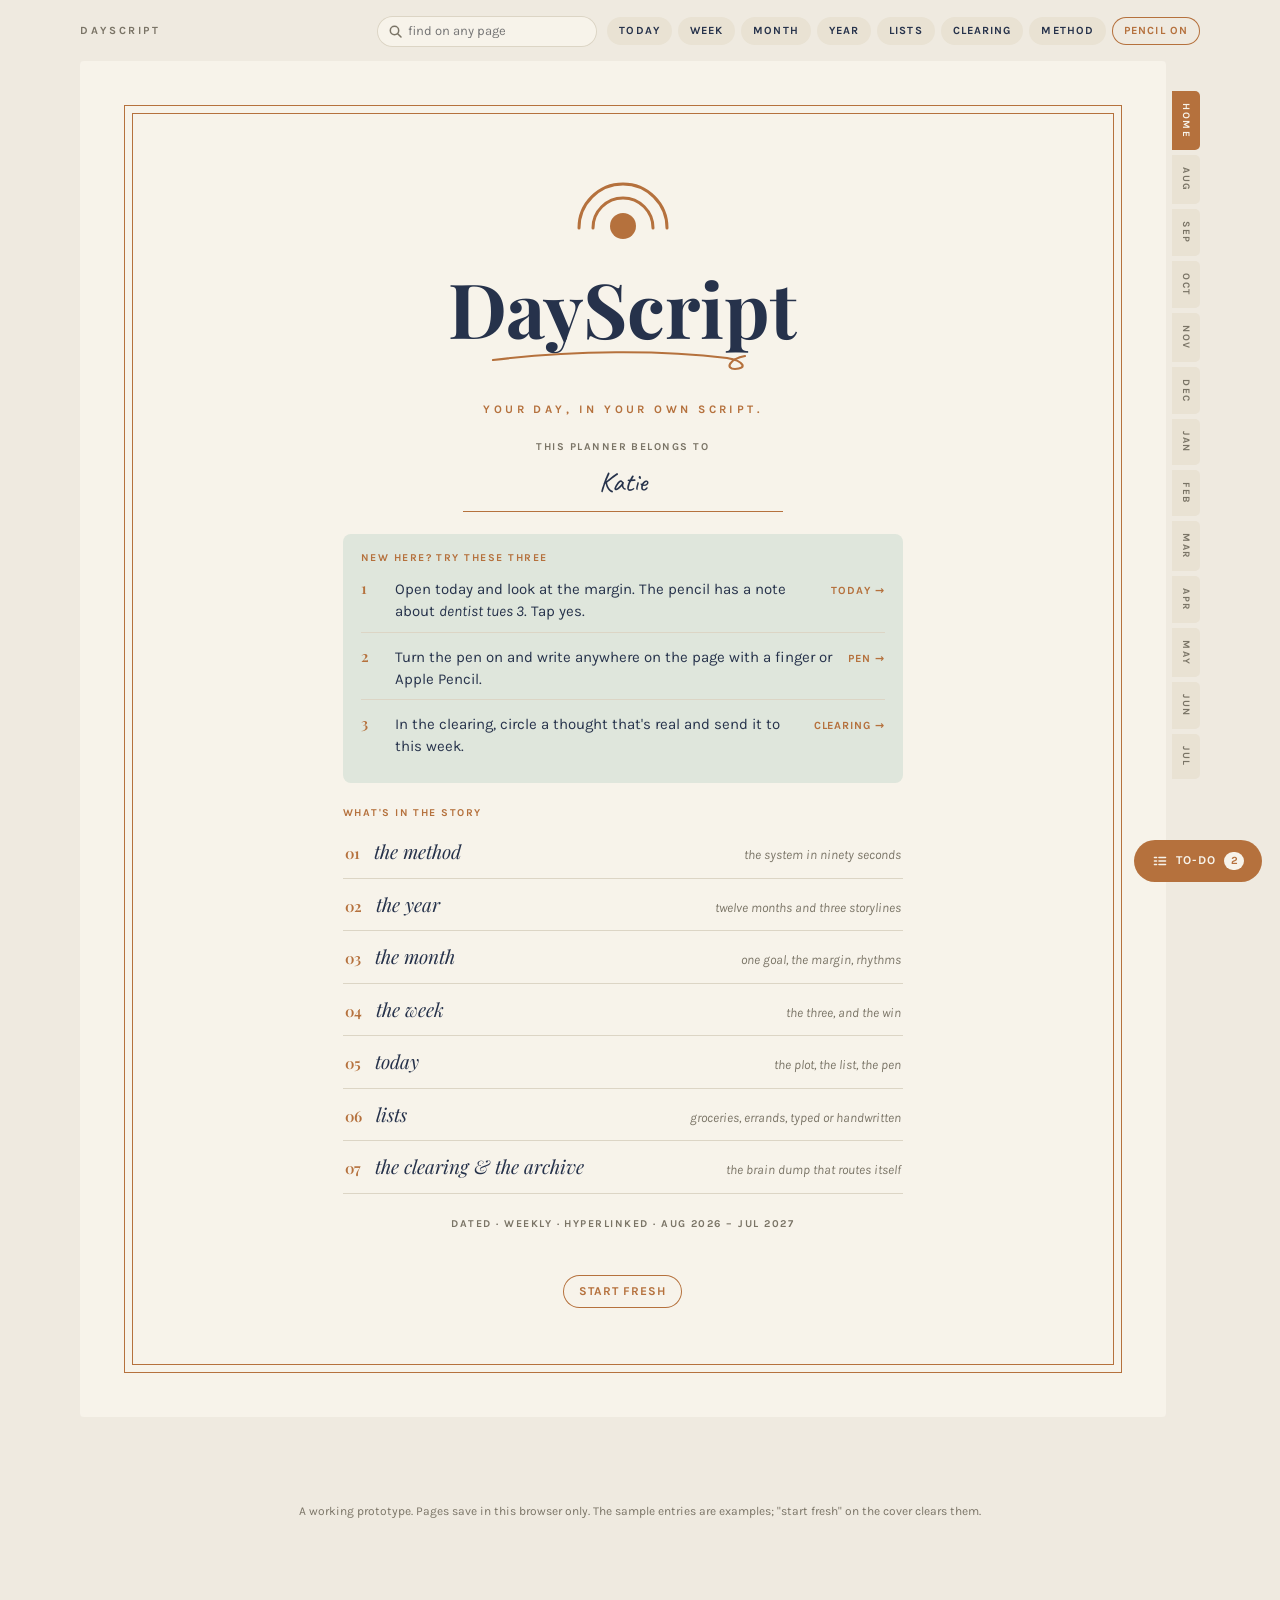
==== app/planner.html @ 90507154 "app: planner.html — the cloud-built prototype becomes the app, sync hooks wired Adds the full planne" ====
<!doctype html>
<html lang="en">
<head>
<meta charset="utf-8">
<meta name="viewport" content="width=device-width,initial-scale=1,viewport-fit=cover">
<meta name="theme-color" content="#EFEAE0" media="(prefers-color-scheme: light)">
<meta name="theme-color" content="#17191F" media="(prefers-color-scheme: dark)">
<meta name="description" content="DayScript: your day, in your own script. A planner you write in, with a quiet pencil in the margin.">
<link rel="icon" href="data:image/svg+xml,%3Csvg xmlns='http://www.w3.org/2000/svg' viewBox='0 0 64 64'%3E%3Cpath d='M8 44A24 24 0 0 1 56 44' fill='none' stroke='%23B5713D' stroke-width='5' stroke-linecap='round'/%3E%3Ccircle cx='32' cy='42' r='9' fill='%23B5713D'/%3E%3C/svg%3E">
<style>:root{padding-top:env(safe-area-inset-top,0px);padding-bottom:env(safe-area-inset-bottom,0px)}body{margin:0}img{max-width:100%}[hidden]{display:none!important}</style>
<title>DayScript</title>
<link rel="preconnect" href="https://fonts.googleapis.com">
<link rel="stylesheet" href="https://fonts.googleapis.com/css2?family=Playfair+Display:ital,wght@0,400;0,600;0,700;1,400;1,600&family=Karla:ital,wght@0,400;0,700;1,400&family=Caveat:wght@500&display=swap">
<style>
/* Layout: one paper page on a warm ground, month tabs as a copper-and-taupe rail on its right edge (a strip on phones); pencil marks live in a narrow margin column. */
:root{
  --ground:#EFEAE0; --paper:#F7F3EA; --sheet:#FDFBF5; --ink:#26324B; --copper:#B5713D;
  --copper-soft:#E8D3C1; --sage:#DFE6DC; --taupe:#E9E2D3; --label:#7A7466; --rule:#DCD5C5; --pencil:#6E6A62;
  --faint:var(--faint); --rule2:var(--rule2); --shadow:var(--shadow);
  --display:"Playfair Display",Georgia,"Times New Roman",serif;
  --body:"Karla",system-ui,-apple-system,"Segoe UI",sans-serif;
  --hand:"Caveat","Bradley Hand","Segoe Print",cursive;
  color-scheme:light;
}
@media (prefers-color-scheme:dark){:root:not([data-theme="light"]){
  --ground:#17191F; --paper:#21242C; --sheet:#282B34; --ink:#ECE6D9; --copper:#D4935C;
  --copper-soft:#4A3628; --sage:#29332D; --taupe:#2F313A; --label:#A49D8E; --rule:#3A3D47; --pencil:#BDB5A6;
  --faint:#6E6A61; --rule2:#55534D; --shadow:rgba(0,0,0,.6); color-scheme:dark}}
:root[data-theme="dark"]{
  --ground:#17191F; --paper:#21242C; --sheet:#282B34; --ink:#ECE6D9; --copper:#D4935C;
  --copper-soft:#4A3628; --sage:#29332D; --taupe:#2F313A; --label:#A49D8E; --rule:#3A3D47; --pencil:#BDB5A6;
  --faint:#6E6A61; --rule2:#55534D; --shadow:rgba(0,0,0,.6); color-scheme:dark}
*{box-sizing:border-box}
body{background:var(--ground);color:var(--ink);font-family:var(--body);font-size:15px;line-height:1.45;
  padding-left:max(16px,env(safe-area-inset-left,0px));padding-right:max(16px,env(safe-area-inset-right,0px));padding-block:16px 96px}
button,input{font:inherit;color:inherit}
button{cursor:pointer}
:focus-visible{outline:2px solid var(--copper);outline-offset:2px;border-radius:3px}
.app{max-width:1120px;margin:0 auto;display:flex;flex-direction:column;gap:14px}

/* top bar */
.top{display:flex;align-items:center;gap:10px;flex-wrap:wrap}
.brand{font-family:var(--body);font-weight:700;letter-spacing:.24em;font-size:11px;color:var(--label);margin-right:auto;background:none;border:0;padding:6px 0}
.pills{display:flex;gap:6px;flex-wrap:wrap}
.pill{background:var(--taupe);border:0;border-radius:99px;padding:6px 12px;font-size:11px;font-weight:700;letter-spacing:.1em;text-transform:uppercase;color:var(--ink)}
.pill[aria-current="true"]{background:var(--copper);color:var(--paper)}
.pill.ghost{background:transparent;box-shadow:inset 0 0 0 1px var(--rule);color:var(--label)}
.pill.ghost[aria-pressed="true"]{box-shadow:inset 0 0 0 1px var(--copper);color:var(--copper)}

/* book */
.book{display:flex;gap:6px;align-items:flex-start}
.page{flex:1;min-width:0;background:var(--paper);border-radius:4px;box-shadow:0 1px 0 var(--rule),0 18px 40px -28px var(--shadow);
  padding:clamp(18px,4vw,44px);position:relative;display:grid;grid-template-columns:minmax(0,1fr) 190px;gap:28px}
.page.wide{grid-template-columns:minmax(0,1fr)}
.rail{display:flex;flex-direction:column;gap:5px;padding-top:30px}
.tab{writing-mode:vertical-rl;background:var(--taupe);border:0;border-radius:0 5px 5px 0;padding:12px 7px;font-size:10px;font-weight:700;letter-spacing:.16em;color:var(--label)}
.tab[aria-current="true"]{background:var(--copper);color:var(--paper)}
@media (max-width:880px){
  .book{flex-direction:column-reverse;align-items:stretch}
  .rail{flex-direction:row;overflow-x:auto;padding:0 0 2px}
  .tab{writing-mode:horizontal-tb;border-radius:5px 5px 0 0;padding:7px 10px;flex:none}
  .page{grid-template-columns:minmax(0,1fr)}
  .margin{order:-1}
}

/* type */
h1{font-family:var(--display);font-style:italic;font-weight:600;font-size:clamp(28px,4vw,38px);line-height:1.1;margin:0;text-wrap:balance}
h2{font-family:var(--display);font-style:italic;font-weight:600;font-size:20px;margin:0}
.eyebrow{font-size:10.5px;font-weight:700;letter-spacing:.14em;text-transform:uppercase;color:var(--copper)}
.lbl{font-size:10.5px;font-weight:700;letter-spacing:.14em;text-transform:uppercase;color:var(--label)}
.voice{font-family:var(--display);font-style:italic;color:var(--label)}
.stack{display:flex;flex-direction:column;gap:18px;min-width:0}
.row{display:flex;gap:10px;align-items:center;flex-wrap:wrap}
.head{display:flex;align-items:baseline;gap:12px;flex-wrap:wrap}
.nav{display:flex;gap:6px;margin-left:auto}
.arrow{background:none;border:1px solid var(--rule);border-radius:99px;width:32px;height:32px;color:var(--copper);font-size:16px;line-height:1}
.num{font-family:var(--display);font-weight:600;color:var(--copper);font-variant-numeric:tabular-nums}

/* writing lines */
.line{display:flex;align-items:center;gap:10px;border-bottom:1px solid var(--rule);min-height:38px}
.line input[type=text],.field{flex:1;min-width:0;width:100%;border:0;background:transparent;padding:8px 0;font-size:15px}
.field.under{border-bottom:1px solid var(--copper);border-radius:0}
.line input::placeholder,.field::placeholder{color:var(--faint);font-style:italic}
.box{appearance:none;width:16px;height:16px;border:1.3px solid var(--copper);border-radius:2px;flex:none;margin:0;display:grid;place-content:center;background:transparent}
.box:checked::after{content:"";width:9px;height:9px;background:var(--copper);clip-path:polygon(14% 52%,0 66%,40% 100%,100% 20%,86% 6%,40% 72%)}
.done input[type=text]{text-decoration:line-through;text-decoration-color:var(--copper);color:var(--label)}
.x{background:none;border:0;color:var(--faint);font-size:15px;padding:4px 6px}
.x:hover{color:var(--copper)}
.sage{background:var(--sage);border-radius:6px;padding:14px 16px}
.cardp{background:var(--sheet);border:1px solid var(--rule);border-radius:8px;padding:16px}
.btn{background:var(--ink);color:var(--paper);border:0;border-radius:99px;padding:8px 16px;font-size:12px;font-weight:700;letter-spacing:.08em;text-transform:uppercase}
.btn.copper{background:var(--copper)}
.btn.line-btn{background:transparent;color:var(--copper);box-shadow:inset 0 0 0 1px var(--copper)}
.two{display:grid;grid-template-columns:minmax(0,1.35fr) minmax(0,1fr);gap:28px}
@media (max-width:640px){.two{grid-template-columns:minmax(0,1fr)}}

/* margin / pencil marks */
.margin{display:flex;flex-direction:column;gap:14px;padding-top:4px;min-width:0}
.mark{font-family:var(--hand);font-size:22px;line-height:1.1;color:var(--pencil);transform:rotate(-1.6deg);display:flex;flex-direction:column;gap:4px;
  border-left:1.5px solid var(--rule2);padding-left:10px}
.mark .acts{display:flex;gap:10px;font-family:var(--body);font-size:11px;letter-spacing:.06em}
.mark button{background:none;border:0;padding:2px 0;color:var(--copper);font-weight:700;text-transform:uppercase}
.mark button.no{color:var(--faint)}
.margin .quiet{font-family:var(--hand);font-size:19px;color:var(--faint)}

/* cover */
.cover{border:1.5px solid var(--copper);outline:1px solid var(--copper);outline-offset:-9px;padding:clamp(28px,6vw,64px) clamp(18px,5vw,56px);display:flex;flex-direction:column;align-items:center;gap:22px;text-align:center}
.wordmark{font-family:var(--display);font-weight:700;font-size:clamp(46px,9vw,76px);line-height:1;margin:0;color:var(--ink)}
.tagline{font-size:11.5px;font-weight:700;letter-spacing:.3em;color:var(--copper);text-transform:uppercase}
.toc{width:100%;max-width:560px;text-align:left;display:flex;flex-direction:column}
.toc button{display:flex;align-items:baseline;gap:14px;background:none;border:0;border-bottom:1px solid var(--rule);padding:12px 2px;text-align:left}
.toc .t{font-family:var(--display);font-style:italic;font-size:19px}
.toc .s{margin-left:auto;font-style:italic;color:var(--label);font-size:13px}
@media (max-width:520px){.toc .s{display:none}}

/* calendars */
.cal{display:grid;grid-template-columns:repeat(7,minmax(0,1fr));gap:4px}
.cal .dow{font-size:10px;font-weight:700;letter-spacing:.1em;color:var(--label);text-transform:uppercase;padding:2px 4px}
.cal button{background:var(--sheet);border:1px solid var(--rule);border-radius:4px;min-height:56px;padding:5px 6px;text-align:left;display:flex;flex-direction:column;justify-content:space-between;font-family:var(--display);font-weight:600;font-size:15px}
.cal button.today{box-shadow:inset 0 0 0 1.5px var(--copper)}
.cal .dot{width:6px;height:6px;border-radius:50%;background:var(--copper)}
.cal .blank{visibility:hidden}
.years{display:grid;grid-template-columns:repeat(3,minmax(0,1fr));gap:18px 22px}
@media (max-width:640px){.years{grid-template-columns:repeat(2,minmax(0,1fr))}}
.mini{background:none;border:0;padding:0;text-align:left}
.mini .mname{font-family:var(--display);font-style:italic;font-size:15px;margin-bottom:4px}
.mini .g{display:grid;grid-template-columns:repeat(7,1fr);gap:1px;font-size:10px;font-variant-numeric:tabular-nums;color:var(--ink)}
.mini .g span{text-align:center;padding:1px 0;border-radius:2px}
.mini .g .w{background:var(--copper-soft)}
.mini .g .t{background:var(--copper);color:var(--paper)}

/* rhythms */
.rh{overflow-x:auto}
.rh table{border-collapse:collapse;font-size:11px;font-variant-numeric:tabular-nums}
.rh th{font-weight:400;color:var(--label);padding:2px;text-align:center;min-width:16px}
.rh th.hn{text-align:left;padding-right:10px;font-family:var(--display);font-style:italic;font-size:13px;color:var(--ink);min-width:70px}
.rh td{padding:2px;text-align:center}
.rh .d{width:13px;height:13px;border-radius:50%;border:1px solid var(--rule);background:transparent;padding:0;display:block;margin:auto}
.rh .d.on{background:var(--copper);border-color:var(--copper)}

/* week */
.wk{display:flex;flex-direction:column}
.wkrow{display:grid;grid-template-columns:86px minmax(0,1fr) auto;gap:14px;align-items:center;border-bottom:1px solid var(--rule);padding:10px 0;background:none;border-left:0;border-right:0;border-top:0;text-align:left;width:100%}
.wkrow .dn{font-size:10.5px;font-weight:700;letter-spacing:.12em;text-transform:uppercase;color:var(--label)}
.wkrow .dd{font-family:var(--display);font-weight:600;font-size:22px}
.wkrow .prev{color:var(--ink);font-size:13.5px;overflow:hidden;text-overflow:ellipsis;white-space:nowrap}
.wkrow .prev em{color:var(--faint)}
.wkrow.today .dd{color:var(--copper)}
.hd{display:flex;gap:3px}
.hd i{width:7px;height:7px;border-radius:50%;background:var(--rule)}
.hd i.on{background:var(--copper)}

/* day */
.dayhead .big{font-family:var(--display);font-weight:600;font-size:52px;line-height:.9;color:var(--copper)}
.dayhead .mo{font-family:var(--display);font-style:italic;font-size:22px;background:none;border:0;padding:0}
.paper{position:relative}
.ink{position:absolute;inset:0;width:100%;height:100%;pointer-events:none;touch-action:none;z-index:4}
.ink.on{pointer-events:auto;cursor:crosshair}
.penbar{position:relative;z-index:5;display:flex;gap:6px;align-items:center;flex-wrap:wrap}
.swatch{width:22px;height:22px;border-radius:50%;border:2px solid var(--paper);box-shadow:0 0 0 1px var(--rule)}
.swatch[aria-pressed="true"]{box-shadow:0 0 0 2px var(--ink)}
.habits{display:flex;gap:8px;flex-wrap:wrap}
.hb{display:flex;align-items:center;gap:6px;background:var(--taupe);border:0;border-radius:99px;padding:5px 11px 5px 7px;font-size:12.5px}
.hb i{width:12px;height:12px;border-radius:50%;border:1.3px solid var(--copper)}
.hb.on i{background:var(--copper)}
.suggest{position:relative;background:var(--sheet);border:1px solid var(--copper-soft);border-radius:8px;padding:14px 16px;display:flex;flex-direction:column;gap:6px}
.suggest label{display:flex;gap:10px;align-items:center;font-size:14px;padding:4px 0}

/* clearing / archive */
.circle{width:20px;height:20px;border-radius:50%;border:1.3px dashed var(--faint);background:transparent;flex:none;padding:0}
.circle.on{border:1.8px solid var(--copper);background:var(--copper-soft)}
.route{background:none;border:0;color:var(--copper);font-size:11px;font-weight:700;letter-spacing:.08em;text-transform:uppercase;padding:4px}
.chips{display:flex;gap:6px;flex-wrap:wrap}
.amt{width:90px;flex:none;text-align:right;font-variant-numeric:tabular-nums;border:0;background:transparent;padding:8px 0}
.total{display:flex;justify-content:space-between;font-variant-numeric:tabular-nums}

/* method */
.steps{display:flex;flex-direction:column}
.step{display:grid;grid-template-columns:30px minmax(0,1fr);gap:8px;padding:12px 0;border-bottom:1px solid var(--rule)}
.step h3{font-family:var(--display);font-style:italic;font-weight:600;font-size:17px;margin:0 0 2px}
.step p{margin:0;max-width:62ch}

/* try-this guide */
.try{width:100%;max-width:560px;background:var(--sage);border-radius:8px;padding:16px 18px;text-align:left;display:flex;flex-direction:column;gap:4px}
.try button{display:grid;grid-template-columns:24px minmax(0,1fr) auto;gap:10px;align-items:baseline;background:none;border:0;border-bottom:1px solid var(--rule);padding:9px 0;text-align:left}
.try button:last-child{border-bottom:0}
.try .go{color:var(--copper);font-size:11px;font-weight:700;letter-spacing:.08em;text-transform:uppercase}

/* times & coming up */
.time{flex:none;font-size:11px;font-weight:700;letter-spacing:.04em;color:var(--copper);background:var(--copper-soft);border-radius:99px;padding:2px 8px;font-variant-numeric:tabular-nums}
.up{display:flex;flex-direction:column}
.up button{display:grid;grid-template-columns:62px 56px minmax(0,1fr);gap:8px;align-items:baseline;background:none;border:0;border-bottom:1px solid var(--rule);padding:8px 0;text-align:left;font-size:13.5px}
.up .wd{font-size:10.5px;font-weight:700;letter-spacing:.1em;text-transform:uppercase;color:var(--label)}
.up .tm{color:var(--copper);font-weight:700;font-variant-numeric:tabular-nums}
.up .tx{overflow:hidden;text-overflow:ellipsis;white-space:nowrap}

/* search */
.search{display:flex;align-items:center;gap:6px;background:var(--paper);border-radius:99px;padding:0 12px;box-shadow:inset 0 0 0 1px var(--rule);min-width:0;flex:0 1 220px}
.search input{border:0;background:transparent;padding:6px 0;font-size:13px;min-width:0;width:100%}
.search svg{flex:none;color:var(--label)}
.hits{display:flex;flex-direction:column}
.hits button{display:grid;grid-template-columns:120px minmax(0,1fr);gap:12px;align-items:baseline;background:none;border:0;border-bottom:1px solid var(--rule);padding:10px 0;text-align:left}
.hits .where{font-size:10.5px;font-weight:700;letter-spacing:.1em;text-transform:uppercase;color:var(--label)}
.hits mark{background:var(--copper-soft);color:inherit;border-radius:2px;padding:0 1px}
@media (max-width:520px){.hits button{grid-template-columns:minmax(0,1fr)}}

/* re-read */
.tally{display:grid;grid-template-columns:repeat(auto-fill,minmax(150px,1fr));gap:10px}
.tally>div{background:var(--sheet);border:1px solid var(--rule);border-radius:6px;padding:10px 12px}
.tally .n{font-family:var(--display);font-weight:600;font-size:24px;color:var(--copper);font-variant-numeric:tabular-nums}
.words{display:flex;flex-wrap:wrap;gap:6px 14px;font-family:var(--hand);font-size:22px;color:var(--pencil)}
.quote{border-left:2px solid var(--copper);padding:2px 0 2px 12px;font-family:var(--display);font-style:italic}

/* to-do rows: typed or handwritten */
.addbar{display:flex;gap:4px;border-bottom:1px solid var(--rule);flex-wrap:wrap}
.addbar button{display:inline-flex;align-items:center;gap:6px;background:none;border:0;padding:10px 10px 10px 0;color:var(--faint);font-style:italic;font-size:14px}
.addbar button:hover{color:var(--copper)}
.addbar button+button{padding-left:10px;border-left:1px solid var(--rule)}
.inkrow{min-height:48px}
.strip{flex:1;min-width:0;height:44px;display:block;touch-action:none;cursor:crosshair;border-radius:3px}
.inkrow:not(.done) .strip{background-image:linear-gradient(var(--copper-soft),var(--copper-soft));background-size:100% 1px;background-position:0 78%;background-repeat:no-repeat}
.x[disabled]{opacity:.35;cursor:default}
.lists{display:grid;grid-template-columns:repeat(auto-fill,minmax(280px,1fr));gap:16px;align-items:start}
.listname{font-family:var(--display);font-style:italic;font-weight:600;font-size:20px;padding:4px 0}

/* to-do button + sheet */
.fab{position:fixed;right:calc(18px + env(safe-area-inset-right,0px));bottom:calc(18px + env(safe-area-inset-bottom,0px));z-index:30;display:inline-flex;align-items:center;gap:8px;
  background:var(--copper);color:var(--paper);border:0;border-radius:99px;padding:12px 18px;font-size:12px;font-weight:700;letter-spacing:.1em;text-transform:uppercase;box-shadow:0 10px 24px -10px var(--shadow)}
.fab.open{background:var(--ink)}
.fab .count{background:var(--paper);color:var(--copper);border-radius:99px;min-width:20px;padding:1px 6px;font-size:11px;letter-spacing:0;text-align:center}
.sheet{position:fixed;right:calc(18px + env(safe-area-inset-right,0px));bottom:calc(76px + env(safe-area-inset-bottom,0px));z-index:29;width:min(420px,calc(100vw - 36px));max-height:min(70vh,640px);overflow-y:auto;
  background:var(--sheet);border:1px solid var(--rule);border-radius:12px;padding:18px 20px 16px;display:flex;flex-direction:column;box-shadow:0 24px 50px -20px var(--shadow)}
@media (max-width:520px){.sheet{left:calc(12px + env(safe-area-inset-left,0px));right:calc(12px + env(safe-area-inset-right,0px));width:auto}}
.line input[type=text]{transition:color .2s}
.done input[type=text]{text-decoration-thickness:1.5px}

.foot{text-align:center;font-family:var(--display);font-style:italic;color:var(--label);font-size:14px;padding-top:4px}
.note{font-size:12px;color:var(--label);text-align:center}
.confirm{display:inline-flex;gap:8px;align-items:center}
@media (prefers-reduced-motion:reduce){*{transition:none!important}}
</style>

</head>
<body>
<div class="app">
  <header class="top">
    <button class="brand" data-act="view" data-v="cover">DAYSCRIPT</button>
    <label class="search"><svg width="13" height="13" viewBox="0 0 13 13" aria-hidden="true"><circle cx="5.5" cy="5.5" r="4.2" fill="none" stroke="currentColor" stroke-width="1.5"/><path d="M8.7 8.7 12 12" stroke="currentColor" stroke-width="1.5" stroke-linecap="round"/></svg><input id="q" type="search" placeholder="find on any page" aria-label="Search the planner"></label>
    <nav class="pills" id="pills" aria-label="Sections"></nav>
  </header>
  <div class="book">
    <main class="page" id="page"></main>
    <nav class="rail" id="rail" aria-label="Months"></nav>
  </div>
  <p class="foot" id="smile"></p>
  <div id="sheet"></div>
  <p class="note">A working prototype. Pages save in this browser only. The sample entries are examples; "start fresh" on the cover clears them.</p>
</div>

<script>
(function(){
"use strict";
var KEY="dayscript.demo.v1";
var MFULL=["january","february","march","april","may","june","july","august","september","october","november","december"];
var MAB=["JAN","FEB","MAR","APR","MAY","JUN","JUL","AUG","SEP","OCT","NOV","DEC"];
var WD=["monday","tuesday","wednesday","thursday","friday","saturday","sunday"];
var START=new Date(2026,7,1), END=new Date(2027,6,31);
var SMILES=["coffee first. legibility second.","begin where the page begins: anywhere.","we'll call yesterday a rough draft.","the week belongs to whoever writes it first.","your handwriting counts as a font.","a plan is a rumor you tell the morning.","cross it off like you mean it.","today has excellent margins.","the to-do list is not the boss of you. it's the intern.","somewhere, a tuesday is proud of you.","write it down before it becomes a personality.","ambition, but make it legible.","this page has never seen your search history.","small wins compound. so does laundry.","the calendar is a suggestion you made to yourself.","ink dries faster than doubt.","one line is a whole entry if you write it in cursive.","your future self reads this. wave.","nothing here expires except the milk you keep forgetting.","a dot a day keeps the guilt away.","penmanship optional. showing up too, honestly.","the margin is listening.","chapters end. that's what makes them chapters.","you are the main character. act like a narrator.","if it's not written down, it's folklore.","monday has been notified.","dream in years, plan in weeks, forgive in days.","the archive remembers so you don't have to.","circled means real. everything else is weather.","an unwritten goal is just a mood.","this planner runs on ink and mild optimism.","rest is a task. check it off.","the plot thickens daily.","some days the win is the attempt.","half-finished is a place. visit, don't live there.","your goals called. they'd like a date.","eat the frog, but garnish it.","a blank page is not judging you. it can't even see.","hydrate, then dominate, then nap.","the best time to plan was yesterday. the second best is after coffee.","make the list. become the list. transcend the list.","gratitude fits on one line. so does a complaint. choose wisely.","every empty box is a tiny dare.","you can't spell accomplished without a few crossed-out letters.","next week's you is reading this in awe.","the sun rises. the tabs are right there. no excuses.","file it under handled.","the ending is written first. the middle is just commuting."];
function smileFor(k){var h=0;for(var i=0;i<k.length;i++)h=(h*31+k.charCodeAt(i))>>>0;return SMILES[h%48];}

/* ---------- dates ---------- */
function pad(n){return (n<10?"0":"")+n}
function iso(d){return d.getFullYear()+"-"+pad(d.getMonth()+1)+"-"+pad(d.getDate())}
function parse(s){var p=s.split("-");return new Date(+p[0],+p[1]-1,+p[2])}
function add(s,n){var d=parse(s);d.setDate(d.getDate()+n);return iso(d)}
function wdi(s){return (parse(s).getDay()+6)%7}
function mon(s){return add(s,-wdi(s))}
function ymOf(s){return s.slice(0,7)}
function clampDay(s){var d=parse(s);if(d<START)return iso(START);if(d>END)return iso(END);return s}
var TODAY=clampDay(iso(new Date()));
var MONTHS=[];for(var m=7;m<19;m++){MONTHS.push((2026+Math.floor(m/12))+"-"+pad(m%12+1))}
function daysIn(ym){var p=ym.split("-");return new Date(+p[0],+p[1],0).getDate()}
function esc(s){return String(s==null?"":s).replace(/[&<>"]/g,function(c){return{"&":"&amp;","<":"&lt;",">":"&gt;",'"':"&quot;"}[c]})}

/* ---------- state ---------- */
var S;
function blank(){return{owner:"",view:"cover",cursor:TODAY,pencil:true,habits:["water","walk","read","stretch"],
  days:{},weeks:{},months:{},lists:[],todo:[],year:{above:"",stories:[]},clearing:[],archive:{},archiveTab:"projects",dismissed:[]}}
function seed(){
  var s=blank(),t=TODAY,y=add(t,-1),w=mon(t);
  s.owner="Katie";
  s.days[t]={plot:"get the proofs out the door before school pickup",lines:[
    {t:"email the printer about proofs",done:true},{t:"dentist tues 3",done:false},
    {t:"30 minutes on storyline one",done:false},{t:"pick up dry cleaning",done:false}],
    grat:["a slow coffee","a sunny walk",""],habits:{water:true,read:true},strokes:[]};
  s.days[y]={plot:"",lines:[{t:"order the birthday card",done:false},{t:"laundry",done:true}],grat:["","",""],habits:{water:true,walk:true,stretch:true},strokes:[]};
  s.days[add(t,-2)]={plot:"",lines:[{t:"grocery run",done:true}],grat:["","",""],habits:{walk:true,read:true},strokes:[]};
  s.days[add(t,2)]={plot:"",lines:[{t:"7pm · school open house",done:false}],grat:["","",""],habits:{},strokes:[]};
  s.weeks[add(w,-7)]={willdo:[{t:"",done:false},{t:"",done:false},{t:"",done:false}],win:"first etsy sale from pinterest"};
  s.weeks[w]={willdo:[{t:"send proofs to the printer",done:true},{t:"book thanksgiving flights",done:false},{t:"",done:false}],win:""};
  s.months[ymOf(t)]={goal:"launch the website waitlist",margin:{}};
  s.months[ymOf(t)].margin[+t.slice(8)-1]="tired but hopeful";
  s.months[ymOf(t)].margin[+t.slice(8)-2]="good, busy";
  s.year={above:"make the planner pay for itself",stories:[
    {end:"the DayScript app has 1,000 people writing in it",ch:[{t:"landing page and waitlist live",date:"2026-10-31",done:false},{t:"phone sync working",date:"2026-11-30",done:false},{t:"app launch",date:"2026-12-31",done:false},{t:"first 100 subscribers",date:"2027-02-28",done:false},{t:"1,000 writers",date:"2027-06-30",done:false}]},
    {end:"run a 10k without stopping",ch:[]},{end:"",ch:[]}]};
  s.clearing=[{t:"renew the car registration",real:true},{t:"try the new pasta place",real:false},{t:"ask about a standing desk",real:false},{t:"fix the porch light",real:false},{t:"call about the gutters",real:false},{t:"learn calligraphy someday",real:false}];
  s.todo=[{t:"call the pediatrician about the flu shot",done:false},{t:"return the library books",done:true},{t:"pick up stamps",done:false}];
  s.lists=[{name:"groceries",items:[{t:"oat milk",done:false},{t:"eggs",done:true},{t:"apples for lunchboxes",done:false},{t:"coffee beans",done:false}]},{name:"before the holidays",items:[{t:"order holiday cards",done:false},{t:"book the cape house for thanksgiving",done:false}]}];
  s.archive={books:[{t:"Four Thousand Weeks",done:true},{t:"Tomorrow, and Tomorrow, and Tomorrow",done:false}],
    money:[{t:"house fund",amt:"250",done:false},{t:"etsy sales, october",amt:"118.40",done:false},{t:"vacation jar",amt:"60",done:false}],
    trips:[{t:"thanksgiving at the cape",done:false}],projects:[{t:"dayscript website",done:false}]};
  return s;
}
function load(){try{var r=localStorage.getItem(KEY);if(r)return JSON.parse(r)}catch(e){}return seed()}
S=load();
S=Object.assign(blank(),S);S._sug=null;S._confirm=false;S._clearInk=false;S._q="";S._delList=null;S.lists=S.lists||[];S.todo=S.todo||[];S._todoOpen=false;if(S.view==="search")S.view="cover";
function persist(){try{localStorage.setItem(KEY,JSON.stringify(S,function(k,v){return k.charAt(0)==="_"?undefined:v}))}catch(e){}}
var saveT;function save(o){var fromSync=o&&o.fromSync;if(!fromSync){S.meta=S.meta||{};S.meta.updatedAt=new Date().toISOString()}
  clearTimeout(saveT);saveT=setTimeout(persist,500);if(!fromSync&&window.sync)window.sync.scheduleSave()}

function day(d){var x=S.days[d]||(S.days[d]={});x.lines=x.lines||[];x.plot=x.plot||"";x.grat=x.grat||["","",""];x.habits=x.habits||{};x.strokes=x.strokes||[];return x}
function week(w){var x=S.weeks[w]||(S.weeks[w]={});x.willdo=x.willdo||[];while(x.willdo.length<3)x.willdo.push({t:"",done:false});x.win=x.win||"";return x}
function month(k){var x=S.months[k]||(S.months[k]={});x.goal=x.goal||"";x.margin=x.margin||{};return x}
function year(){var y=S.year;y.stories=y.stories||[];while(y.stories.length<3)y.stories.push({end:"",ch:[]});y.stories.forEach(function(s){s.ch=s.ch||[]});return y}
function arc(t){return S.archive[t]||(S.archive[t]=[])}
function written(d){var x=S.days[d];return !!(x&&(x.lines.some(function(l){return l.t||(l.ink&&l.ink.length)})||x.plot||(x.strokes&&x.strokes.length)))}

function getPath(p){return p.split(".").reduce(function(o,k){return o==null?o:o[k]},S)}
function setPath(p,v){var ks=p.split("."),o=S;for(var i=0;i<ks.length-1;i++){if(o[ks[i]]==null)o[ks[i]]={};o=o[ks[i]]}o[ks[ks.length-1]]=v;save()}

/* ---------- companion: pencil marks ---------- */
var DAYRX=/\b(mon|tue|tues|wed|thu|thur|thurs|fri|sat|sun)[a-z]*\.?\s+(\d{1,2})(?::(\d{2}))?\s*(am|pm)?\b/i;
var DIDX={mon:0,tue:1,tues:1,wed:2,thu:3,thur:3,thurs:3,fri:4,sat:5,sun:6};
var DSHORT=["Mon","Tue","Wed","Thu","Fri","Sat","Sun"];
function capture(line,from){
  var m=DAYRX.exec(line);if(!m)return null;
  var di=DIDX[m[1].toLowerCase()];var h=+m[2];if(h>12)return null;
  var ap=m[4]?m[4].toLowerCase():(h<8||h===12?"pm":(h<12?"am":"pm"));if(!m[4]&&h>=1&&h<=7)ap="pm";
  var diff=(di-wdi(from)+7)%7;if(diff===0)diff=7;var target=add(from,diff);
  var when=h+(m[3]?":"+m[3]:"")+ap;
  var rest=(line.slice(0,m.index)+line.slice(m.index+m[0].length)).replace(/\s+/g," ").trim()||"appointment";
  return{target:target,label:DSHORT[di]+" "+when+"?",text:when+" · "+rest};
}
function marks(){
  if(!S.pencil)return [];
  var out=[],v=S.view,c=S.cursor;
  function push(id,text,accept){if(S.dismissed.indexOf(id)<0)out.push({id:id,text:text,accept:accept})}
  if(v==="day"){
    var d=day(c);
    d.lines.forEach(function(l,i){if(l.done)return;var cp=capture(l.t,c);if(cp)push("cap:"+c+":"+l.t,cp.label,function(){
      day(cp.target).lines.push({t:cp.text,done:false});d.lines.splice(i,1);toast("filed on "+fmtShort(cp.target))})});
    var yl=(S.days[add(c,-1)]||{lines:[]}).lines.filter(function(l){return (l.t||(l.ink&&l.ink.length))&&!l.done});
    if(yl.length)push("carry:"+c,yl.length+" left from yesterday. carry "+(yl.length>1?"them":"it")+"?",function(){yl.forEach(function(l){d.lines.push(l.ink?{t:"",done:false,ink:JSON.parse(JSON.stringify(l.ink))}:{t:l.t,done:false});l.done=true})});
    if(!d.plot&&d.lines.filter(function(l){return l.t}).length>=2)push("plot:"+c,"what does today turn on?");
  }else if(v==="week"){
    var w=mon(c),wk=week(w);
    if(!wk.willdo.some(function(x){return x.t}))push("three:"+w,"this week's three?");
    var best=null,bn=0;for(var i=0;i<7;i++){var dd=add(w,i),n=(S.days[dd]||{lines:[]}).lines.filter(function(l){return l.t}).length;if(n>bn){bn=n;best=dd}}
    if(best&&bn>=3)push("full:"+w,"fullest day: "+DSHORT[wdi(best)].toLowerCase()+" ("+bn+")");
    if(!wk.win&&wdi(TODAY)>=4&&mon(TODAY)===w)push("win:"+w,"win of the week?");
  }else if(v==="month"){
    var k=ymOf(c),mo=month(k);
    if(!mo.goal)push("goal:"+k,"one goal?");
    var cnt=0;for(var j=1;j<=daysIn(k);j++)if(written(k+"-"+pad(j)))cnt++;
    if(cnt)push("dw:"+k,cnt+" day"+(cnt>1?"s":"")+" written");
  }else if(v==="year"){
    year().stories.forEach(function(s,i){if(s.end&&!s.ch.some(function(x){return x.t}))push("noch:"+i,"an ending with no chapters yet")});
    if(year().stories.some(function(s){return !s.end}))push("noend","one more ending?");
  }else if(v==="clearing"){
    var un=S.clearing.filter(function(x){return !x.real}).length,cr=S.clearing.filter(function(x){return x.real}).length;
    if(un>=5)push("cir:"+un,"circle what's real");
    if(cr)push("rt:"+cr,"route it?");
  }
  return out.slice(0,2);
}
function fmtShort(s){var d=parse(s);return DSHORT[wdi(s)].toLowerCase()+" "+MFULL[d.getMonth()].slice(0,3)+" "+d.getDate()}
var toastMsg="";
function toast(t){toastMsg=t}
function renderMarks(){
  var el=document.getElementById("marks");if(!el)return;
  var ms=marks();
  var h="";
  if(toastMsg){h+='<div class="mark">'+esc(toastMsg)+'</div>';toastMsg=""}
  ms.forEach(function(m,i){h+='<div class="mark"><span>'+esc(m.text)+'</span><span class="acts">'+(m.accept?'<button data-act="mark-ok" data-i="'+i+'">yes</button>':"")+'<button class="no" data-act="mark-no" data-i="'+i+'" aria-label="Dismiss">✕</button></span></div>'});
  if(!h)h='<p class="quiet">'+(S.pencil?"the margin is quiet.":"pencil off.")+'</p>';
  el.innerHTML=h;el._marks=ms;
}

/* ---------- views ---------- */
function addBar(path,label){return '<div class="addbar"><button data-act="line-add" data-path="'+path+'">+ type'+(label?" "+label:"")+'</button><button data-act="ink-add" data-path="'+path+'"><svg width="14" height="14" viewBox="0 0 14 14" aria-hidden="true"><path d="M2 12l1-3.4L10 1.6a1.3 1.3 0 0 1 1.9 0l.5.5a1.3 1.3 0 0 1 0 1.9L5.4 11z" fill="none" stroke="currentColor" stroke-width="1.3" stroke-linejoin="round"/></svg>+ write by hand</button></div>'}
function lineHTML(path,l,i,ph,act){
  if(l.ink)return '<div class="line inkrow'+(l.done?" done":"")+'"><input type="checkbox" class="box" aria-label="done" '+(l.done?"checked":"")+' data-act="toggle" data-path="'+path+"."+i+'.done">'+
    '<canvas class="strip" data-ink="'+path+"."+i+'" aria-label="Handwritten to-do. Write here with a finger or pencil."></canvas>'+
    '<button class="x" data-act="ink-undo" data-path="'+path+"."+i+'" aria-label="Undo last stroke"'+(l.ink.length?'':' disabled')+'>↺</button>'+
    (act?'<button class="x" data-act="line-del" data-path="'+path+'" data-i="'+i+'" aria-label="Remove line">✕</button>':"")+'</div>';
  return '<div class="line'+(l.done?" done":"")+'"><input type="checkbox" class="box" aria-label="done" '+(l.done?"checked":"")+' data-act="toggle" data-path="'+path+"."+i+'.done">'+
    (timeOf(l.t)&&!l.done?'<span class="time">'+timeOf(l.t).label+'</span>':'')+
    '<input type="text" id="'+path.replace(/\W/g,"_")+"_"+i+'" value="'+esc(l.t)+'" placeholder="'+(ph||"")+'" data-path="'+path+"."+i+'.t" data-enter="'+(act||"")+'">'+
    (act?'<button class="x" data-act="line-del" data-path="'+path+'" data-i="'+i+'" aria-label="Remove line">✕</button>':"")+'</div>';
}
function marginCol(){return '<aside class="margin" id="marks" aria-label="Pencil notes"></aside>'}

var V={};
V.cover=function(){
  var toc=[["01","the method","the system in ninety seconds","method"],["02","the year","twelve months and three storylines","year"],["03","the month","one goal, the margin, rhythms","month"],["04","the week","the three, and the win","week"],["05","today","the plot, the list, the pen","day"],["06","lists","groceries, errands, typed or handwritten","lists"],["07","the clearing & the archive","the brain dump that routes itself","clearing"]];
  return '<div class="cover">'+
   '<svg width="104" height="78" viewBox="0 0 104 78" aria-hidden="true"><path d="M8 58 A44 44 0 0 1 96 58" fill="none" stroke="var(--copper)" stroke-width="3" stroke-linecap="round"/><path d="M22 58 A30 30 0 0 1 82 58" fill="none" stroke="var(--copper)" stroke-width="3" stroke-linecap="round"/><circle cx="52" cy="56" r="13" fill="var(--copper)"/></svg>'+
   '<div><p class="wordmark">DayScript</p><svg width="280" height="26" viewBox="0 0 280 26" aria-hidden="true" style="max-width:100%"><path d="M10 14 C90 4 180 4 244 12 C262 15 264 23 252 23 C242 23 246 13 262 10" fill="none" stroke="var(--copper)" stroke-width="2.2" stroke-linecap="round"/></svg></div>'+
   '<div class="tagline">your day, in your own script.</div>'+
   '<div style="width:min(320px,100%)"><div class="lbl">this planner belongs to</div><input class="field under" style="text-align:center;font-family:var(--hand);font-size:28px" id="owner" value="'+esc(S.owner)+'" data-path="owner" aria-label="Owner name"></div>'+
   '<div class="try"><div class="eyebrow">new here? try these three</div>'+
     '<button data-act="try" data-n="1"><span class="num">1</span><span>Open today and look at the margin. The pencil has a note about <em>dentist tues 3</em>. Tap yes.</span><span class="go">today →</span></button>'+
     '<button data-act="try" data-n="2"><span class="num">2</span><span>Turn the pen on and write anywhere on the page with a finger or Apple Pencil.</span><span class="go">pen →</span></button>'+
     '<button data-act="try" data-n="3"><span class="num">3</span><span>In the clearing, circle a thought that\'s real and send it to this week.</span><span class="go">clearing →</span></button></div>'+
   '<div class="toc"><div class="eyebrow" style="padding-bottom:6px">what\'s in the story</div>'+toc.map(function(t){return '<button data-act="view" data-v="'+t[3]+'"><span class="num">'+t[0]+'</span><span class="t">'+t[1]+'</span><span class="s">'+t[2]+'</span></button>'}).join("")+'</div>'+
   '<div class="lbl">dated · weekly · hyperlinked · aug 2026 – jul 2027</div>'+
   '<div id="cover-actions" class="row" style="justify-content:center;min-height:0"></div>'+
   '<div class="confirm" id="reset">'+(S._confirm?'<span class="voice">clear every page?</span><button class="btn copper" data-act="reset-yes">clear</button><button class="btn line-btn" data-act="reset-no">keep</button>':'<button class="btn line-btn" data-act="reset-ask">start fresh</button>')+'</div>'+
  '</div>';
};
V.method=function(){
  var st=[["storylines","Write the ending first. One sentence about where something ends up. Three, because three stories moving beat ten standing still."],["chapters","Make dreams calendar-sized. Work each ending backward into five chapters, each with a date. Chapter one is always small enough to start this week."],["the cascade","Your dream, connected to next Tuesday. Each month gets one goal. Each week gets three things you will get done, usually a piece of that goal."],["rhythms","A habit tracker with no guilt in it. Six habits at most, a dot a day, no streaks. At month's end, one question: what does the pattern say?"],["the margin","A mood tracker in your own voice. One line a day. A word is enough."],["wins & gratitude","A win goes on the week you won it. Thanks goes on the day it happened."],["the re-read","Ten minutes at month's end: wins, lessons, thanks, and next month's one goal."],["the clearing & the archive","A brain-dump page that routes what's real into your week, and storage for projects, trips, books, savings and appointments."]];
  return '<div class="stack"><div><div class="eyebrow">the system in ninety seconds</div><h1>the method</h1></div><div class="steps">'+st.map(function(s,i){return '<div class="step"><span class="num" style="font-size:18px">'+(i+1)+'</span><div><h3>'+s[0]+'</h3><p>'+s[1]+'</p></div></div>'}).join("")+'</div>'+
  '<div class="sage voice" style="text-align:center;color:var(--ink)">none of this asks for more discipline. it asks for less memory.</div>'+
  '<div class="cardp"><div class="eyebrow">the pencil in the margin</div><p style="margin:6px 0 0;max-width:62ch">The planner has a quiet companion that only writes in pencil, in the margin. It never opens a window, shows two notes at most, and a dismissed note never comes back. Write <em>dentist tues 3</em> on a day page and watch the margin. The pencil switch at the top turns it off entirely.</p></div></div>';
};
V.year=function(){
  var y=year();
  var cals=MONTHS.map(function(k){var p=k.split("-"),f=(new Date(+p[0],+p[1]-1,1).getDay()+6)%7,n=daysIn(k),g="";
    for(var i=0;i<f;i++)g+="<span></span>";
    for(var d=1;d<=n;d++){var ds=k+"-"+pad(d);g+='<span class="'+(ds===TODAY?"t":(written(ds)?"w":""))+'">'+d+'</span>'}
    return '<button class="mini" data-act="month" data-k="'+k+'"><div class="mname">'+MFULL[+p[1]-1]+'</div><div class="g">'+g+'</div></button>'}).join("");
  var st=y.stories.map(function(s,i){
    while(s.ch.length<5)s.ch.push({t:"",date:"",done:false});
    return '<div class="cardp stack" style="gap:8px"><div class="head"><h2>storyline '+["one","two","three"][i]+'</h2><span class="lbl" style="margin-left:auto">five chapters</span></div>'+
     '<div class="lbl">the ending</div><input class="field under" id="end'+i+'" value="'+esc(s.end)+'" placeholder="where this story finishes" data-path="year.stories.'+i+'.end">'+
     s.ch.map(function(c,j){return '<div class="line'+(c.done?" done":"")+'"><input type="checkbox" class="box" aria-label="chapter done" '+(c.done?"checked":"")+' data-act="toggle" data-path="year.stories.'+i+'.ch.'+j+'.done"><span class="voice" style="flex:none;font-size:13px">ch '+(j+1)+'</span><input type="text" id="ch'+i+'_'+j+'" value="'+esc(c.t)+'" placeholder="'+(j===0?"small enough to start this week":"")+'" data-path="year.stories.'+i+'.ch.'+j+'.t"><input type="date" id="cd'+i+'_'+j+'" style="border:0;background:transparent;color:var(--copper);font-size:12px;max-width:128px" value="'+esc(c.date)+'" data-path="year.stories.'+i+'.ch.'+j+'.date" aria-label="chapter date"></div>'}).join("")+'</div>';
  }).join("");
  return '<div class="stack"><div class="head"><div><div class="eyebrow">aug 2026 – jul 2027</div><h1>the year at a glance</h1></div></div>'+
   '<div class="sage"><div class="lbl">this year, above all:</div><input class="field under" id="above" value="'+esc(y.above)+'" data-path="year.above"></div>'+
   '<div class="years">'+cals+'</div><div><div class="eyebrow">storylines</div><p class="voice" style="margin:2px 0 0">write the ending first.</p></div>'+st+'</div>';
};
V.month=function(){
  var k=ymOf(S.cursor),mo=month(k),p=k.split("-"),n=daysIn(k),f=(new Date(+p[0],+p[1]-1,1).getDay()+6)%7;
  var g='';["mon","tue","wed","thu","fri","sat","sun"].forEach(function(d){g+='<div class="dow">'+d+'</div>'});
  for(var i=0;i<f;i++)g+='<div class="blank"></div>';
  for(var d=1;d<=n;d++){var ds=k+"-"+pad(d);g+='<button data-act="day" data-d="'+ds+'" class="'+(ds===TODAY?"today":"")+'" aria-label="'+MFULL[+p[1]-1]+' '+d+'">'+d+(written(ds)?'<span class="dot"></span>':'<span></span>')+'</button>'}
  var rh='<table><tr><th class="hn"></th>';for(var a=1;a<=n;a++)rh+='<th>'+(a%5===1||a===n?a:"")+'</th>';rh+='</tr>';
  S.habits.forEach(function(h){rh+='<tr><th class="hn">'+esc(h)+'</th>';for(var b=1;b<=n;b++){var ds2=k+"-"+pad(b),on=S.days[ds2]&&S.days[ds2].habits&&S.days[ds2].habits[h];rh+='<td><button class="d'+(on?" on":"")+'" data-act="habit" data-d="'+ds2+'" data-h="'+esc(h)+'" aria-label="'+esc(h)+' day '+b+'"></button></td>'}rh+='</tr>'});rh+='</table>';
  var mg='';for(var c=1;c<=n;c++){mg+='<div class="line"><span class="num" style="width:22px;font-size:13px">'+pad(c)+'</span><input type="text" id="mg'+c+'" value="'+esc(mo.margin[c]||"")+'" placeholder="'+(c===1?"a word is enough":"")+'" data-path="months.'+k+'.margin.'+c+'"></div>'}
  return '<div class="stack"><div class="head"><h1>'+MFULL[+p[1]-1]+' <span class="num" style="font-size:20px;font-style:normal">'+p[0]+'</span></h1><div class="nav"><button class="btn line-btn" data-act="view" data-v="reread">the re-read</button><button class="arrow" data-act="mstep" data-n="-1" aria-label="Previous month">‹</button><button class="arrow" data-act="mstep" data-n="1" aria-label="Next month">›</button></div></div>'+
   '<div class="sage"><div class="lbl">one goal, this month</div><input class="field under" id="goal" value="'+esc(mo.goal)+'" data-path="months.'+k+'.goal"></div>'+
   '<div><div class="eyebrow" style="margin-bottom:6px">the days</div><div class="cal">'+g+'</div></div>'+
   '<div><div class="eyebrow">rhythms</div><p class="voice" style="margin:2px 0 8px">six habits max. a dot a day. no streaks.</p><div class="rh">'+rh+'</div></div>'+
   '<div><div class="eyebrow">the margin</div><p class="voice" style="margin:2px 0 4px">one line a day.</p><div style="display:grid;grid-template-columns:repeat(auto-fit,minmax(220px,1fr));column-gap:24px">'+mg+'</div></div></div>';
};
V.week=function(){
  var w=mon(S.cursor),wk=week(w),e=add(w,6),dw=parse(w),de=parse(e);
  var rows='';for(var i=0;i<7;i++){var d=add(w,i),x=S.days[d],ls=x?x.lines.filter(function(l){return l.t||(l.ink&&l.ink.length)}):[];
    var prev=ls.length?ls.slice(0,3).map(function(l){return (l.done?"✓ ":"")+(l.ink?"✎ handwritten":esc(l.t))}).join(" · "):"<em>open page</em>";
    var hd=S.habits.map(function(h){return '<i class="'+(x&&x.habits[h]?"on":"")+'"></i>'}).join("");
    rows+='<button class="wkrow'+(d===TODAY?" today":"")+'" data-act="day" data-d="'+d+'"><span><span class="dn">'+WD[i].slice(0,3)+'</span><br><span class="dd">'+pad(parse(d).getDate())+'</span></span><span class="prev">'+prev+'</span><span class="hd">'+hd+'</span></button>'}
  return '<div class="stack"><div class="head"><div><div class="eyebrow">'+MFULL[dw.getMonth()].slice(0,3)+' '+dw.getDate()+' – '+MFULL[de.getMonth()].slice(0,3)+' '+de.getDate()+'</div><h1>the week of '+MFULL[dw.getMonth()].slice(0,3)+' '+dw.getDate()+'</h1></div><div class="nav"><button class="arrow" data-act="wstep" data-n="-7" aria-label="Previous week">‹</button><button class="arrow" data-act="wstep" data-n="7" aria-label="Next week">›</button></div></div>'+
   '<div class="wk">'+rows+'</div>'+
   '<div class="two"><div><div class="eyebrow">this week, i will get done</div>'+wk.willdo.map(function(l,i){return lineHTML("weeks."+w+".willdo",l,i,i===0?"usually a piece of the month's goal":"")}).join("")+'</div>'+
   '<div><div class="eyebrow">win of the week</div><input class="field under" id="win" value="'+esc(wk.win)+'" placeholder="it counts if it happened" data-path="weeks.'+w+'.win"></div></div></div>';
};
var pen={on:false,color:"ink",tool:"pen"};
function inkColor(c){var cs=getComputedStyle(document.documentElement);if(c==="ink"||c==="#26324B")return cs.getPropertyValue("--ink").trim();if(c==="copper"||c==="#B5713D")return cs.getPropertyValue("--copper").trim();return c}
var TRX=/\b(\d{1,2})(?::(\d{2}))?\s*(am|pm)\b/i;
function timeOf(t){var m=TRX.exec(t||"");if(!m)return null;var h=+m[1];if(h<1||h>12)return null;var pm=m[3].toLowerCase()==="pm";var mins=(h%12+(pm?12:0))*60+(m[2]?+m[2]:0);return{label:h+(m[2]?":"+m[2]:"")+m[3].toLowerCase(),mins:mins}}
function comingUp(from,n){var out=[];for(var i=0;i<n;i++){var d=add(from,i),x=S.days[d];if(!x||!x.lines)continue;x.lines.forEach(function(l){var tm=!l.done&&timeOf(l.t);if(tm)out.push({d:d,tm:tm,t:l.t.replace(TRX,"").replace(/^[\s·\-–]+|[\s·\-–]+$/g,"")||"appointment"})})}
  out.sort(function(a,b){return a.d<b.d?-1:a.d>b.d?1:a.tm.mins-b.tm.mins});return out}
V.day=function(){
  var c=S.cursor,d=day(c),dt=parse(c),k=ymOf(c);
  var lines=d.lines.map(function(l,i){return lineHTML("days."+c+".lines",l,i,"",'add')}).join("");
  var hb=S.habits.map(function(h){return '<button class="hb'+(d.habits[h]?" on":"")+'" data-act="habit" data-d="'+c+'" data-h="'+esc(h)+'" aria-pressed="'+(!!d.habits[h])+'"><i></i>'+esc(h)+'</button>'}).join("");
  var sug=S._sug?'<div class="suggest"><div class="row"><span class="eyebrow">a draft of today</span><button class="x" style="margin-left:auto" data-act="sug-close" aria-label="Close">✕</button></div>'+
    (S._sug.length?S._sug.map(function(s,i){return '<label><input type="checkbox" class="box" data-sug="'+i+'" checked>'+esc(s)+'</label>'}).join("")+'<div class="row"><button class="btn copper" data-act="sug-add">add ticked</button></div>':'<p class="voice" style="margin:0">nothing to draft from yet. that\'s fine.</p>')+'</div>':"";
  return '<div class="stack"><div class="head dayhead"><span class="big">'+pad(dt.getDate())+'</span><div><button class="mo" data-act="month" data-k="'+k+'">'+MFULL[dt.getMonth()]+'</button><div class="lbl">'+WD[wdi(c)]+(c===TODAY?" · today":"")+'</div></div><div class="nav"><button class="arrow" data-act="dstep" data-n="-1" aria-label="Previous day">‹</button><button class="arrow" data-act="dstep" data-n="1" aria-label="Next day">›</button></div></div>'+
   '<div><div class="eyebrow">the plot — what today turns on</div><input class="field under" id="plot" value="'+esc(d.plot)+'" data-path="days.'+c+'.plot"></div>'+
   '<div class="two"><div class="paper stack" id="paper" style="gap:6px"><div class="row" style="justify-content:space-between"><span class="eyebrow">today</span><span class="penbar"><button class="pill ghost" data-act="pen" aria-pressed="'+pen.on+'">✎ pen '+(pen.on?"on":"off")+'</button>'+
     (pen.on?'<button class="swatch" style="background:var(--ink)" data-act="pencolor" data-c="ink" aria-label="Navy ink" aria-pressed="'+(pen.tool==="pen"&&pen.color==="ink")+'"></button><button class="swatch" style="background:var(--copper)" data-act="pencolor" data-c="copper" aria-label="Copper ink" aria-pressed="'+(pen.tool==="pen"&&pen.color==="copper")+'"></button>'+
       '<button class="pill ghost" data-act="eraser" aria-pressed="'+(pen.tool==="eraser")+'">eraser</button><button class="pill ghost" data-act="penundo"'+(d.strokes.length?'':' disabled')+'>undo</button>'+
       (S._clearInk?'<button class="pill" data-act="penclear-yes">clear all ink?</button><button class="pill ghost" data-act="penclear-no">keep</button>':'<button class="pill ghost" data-act="penclear">clear</button>'):'')+'</span></div>'+
     lines+addBar("days."+c+".lines")+
     '<div style="min-height:150px"></div><canvas class="ink'+(pen.on?" on":"")+'" id="ink" aria-label="Handwriting area"></canvas></div>'+
   '<div class="stack"><button class="btn line-btn" data-act="suggest" style="align-self:flex-start">draft my day</button>'+sug+
     (function(){var u=comingUp(c,7);if(!u.length)return "";return '<div><div class="eyebrow">coming up</div><div class="up">'+u.slice(0,6).map(function(x){return '<button data-act="day" data-d="'+x.d+'"><span class="wd">'+(x.d===c?"today":(x.d===add(c,1)?"tomorrow":DSHORT[wdi(x.d)]+" "+parse(x.d).getDate()))+'</span><span class="tm">'+x.tm.label+'</span><span class="tx">'+esc(x.t)+'</span></button>'}).join("")+'</div></div>'})()+
     '<div><div class="eyebrow" style="margin-bottom:8px">rhythms</div><div class="habits">'+hb+'</div></div>'+
     '<div><div class="eyebrow">grateful for</div>'+d.grat.map(function(g,i){return '<div class="line"><input type="text" id="gr'+i+'" value="'+esc(g)+'" data-path="days.'+c+'.grat.'+i+'"></div>'}).join("")+'</div>'+
     '<div><div class="eyebrow">the margin</div><div class="line"><input type="text" id="dm" placeholder="today, in a word" value="'+esc(month(k).margin[dt.getDate()]||"")+'" data-path="months.'+k+'.margin.'+dt.getDate()+'"></div></div></div></div></div>';
};
V.reread=function(){
  var k=ymOf(S.cursor),mo=month(k),p=k.split("-"),n=daysIn(k),mi=MONTHS.indexOf(k),nk=MONTHS[mi+1];
  var wins=[],thanks=[],words=[],written_=0,counts={};
  S.habits.forEach(function(h){counts[h]=0});
  for(var d=1;d<=n;d++){var ds=k+"-"+pad(d),x=S.days[ds];if(written(ds))written_++;
    if(x){(x.grat||[]).forEach(function(g){if(g)thanks.push({d:ds,t:g})});S.habits.forEach(function(h){if(x.habits&&x.habits[h])counts[h]++})}
    if(mo.margin[d])words.push(mo.margin[d]);
    if(wdi(ds)===0&&S.weeks[ds]&&S.weeks[ds].win)wins.push({d:ds,t:S.weeks[ds].win})}
  var done=0;(S.days?Object.keys(S.days):[]).forEach(function(ds){if(ymOf(ds)===k)S.days[ds].lines.forEach(function(l){if(l.done&&l.t)done++})});
  var tally='<div class="tally"><div><div class="n">'+written_+'</div><div class="lbl">days written</div></div><div><div class="n">'+done+'</div><div class="lbl">lines crossed off</div></div>'+
    S.habits.map(function(h){return '<div><div class="n">'+counts[h]+'<span style="font-size:14px;color:var(--label)"> / '+n+'</span></div><div class="lbl">'+esc(h)+'</div></div>'}).join("")+'</div>';
  return '<div class="stack"><div class="head"><div><div class="eyebrow">ten minutes at month\'s end</div><h1>the re-read: '+MFULL[+p[1]-1]+'</h1></div><div class="nav"><button class="btn line-btn" data-act="month" data-k="'+k+'">back to the month</button></div></div>'+
   '<div class="sage"><div class="lbl">the one goal was</div><p class="voice" style="margin:4px 0 0;color:var(--ink);font-size:18px">'+(mo.goal?esc(mo.goal):"no goal written this month. that's information too.")+'</p></div>'+
   '<div><div class="eyebrow" style="margin-bottom:8px">what the pattern says</div>'+tally+'<p class="voice" style="margin:8px 0 0">no streaks here. just what happened.</p></div>'+
   '<div class="two"><div class="stack" style="gap:8px"><div class="eyebrow">wins</div>'+(wins.length?wins.map(function(w){return '<div class="quote">'+esc(w.t)+'<div class="lbl" style="font-style:normal;margin-top:2px">week of '+fmtShort(w.d)+'</div></div>'}).join(""):'<p class="voice" style="margin:0">no wins written down yet. write one now; they still count late.</p>')+
     '<div class="eyebrow" style="margin-top:10px">thanks</div>'+(thanks.length?thanks.slice(0,12).map(function(g){return '<div class="line"><span class="lbl" style="width:52px;flex:none">'+fmtShort(g.d).slice(4)+'</span><span>'+esc(g.t)+'</span></div>'}).join(""):'<p class="voice" style="margin:0">nothing yet.</p>')+'</div>'+
   '<div class="stack" style="gap:8px"><div class="eyebrow">the margin, in your words</div>'+(words.length?'<div class="words">'+words.map(function(w){return '<span>'+esc(w)+'</span>'}).join("")+'</div>':'<p class="voice" style="margin:0">the margin stayed blank.</p>')+
     '<div class="eyebrow" style="margin-top:10px">what i learned</div><input class="field under" id="lessons" value="'+esc(mo.lessons||"")+'" placeholder="one lesson is plenty" data-path="months.'+k+'.lessons">'+
     (nk?'<div class="eyebrow" style="margin-top:10px">next month\'s one goal</div><input class="field under" id="nextgoal" value="'+esc(month(nk).goal)+'" placeholder="'+MFULL[+nk.slice(5)-1]+', in one line" data-path="months.'+nk+'.goal">':'')+'</div></div></div>';
};
V.lists=function(){
  var cards=S.lists.map(function(L,i){var path="lists."+i+".items",n=L.items.filter(function(x){return x.done}).length;
    return '<div class="cardp stack" style="gap:4px"><div class="row" style="gap:8px"><input class="field listname" id="ln_'+i+'" value="'+esc(L.name)+'" placeholder="name this list" data-path="lists.'+i+'.name" aria-label="List name">'+
      (S._delList===i?'<span class="confirm"><button class="pill" data-act="list-del-yes" data-i="'+i+'">delete list?</button><button class="pill ghost" data-act="list-del-no">keep</button></span>':'<button class="x" data-act="list-del" data-i="'+i+'" aria-label="Delete this list">✕</button>')+'</div>'+
      L.items.map(function(x,j){return lineHTML(path,x,j,"","add")}).join("")+addBar(path)+
      (n?'<button class="route" style="align-self:flex-start;margin-top:4px" data-act="list-clear" data-i="'+i+'">clear '+n+' checked</button>':'')+'</div>'});
  return '<div class="stack"><div class="head"><div><div class="eyebrow">lists that don\'t belong to a day</div><h1>lists</h1><p class="voice" style="margin:4px 0 0">groceries, errands, packing. type a line or write it by hand.</p></div><div class="nav"><button class="btn copper" data-act="list-new">+ new list</button></div></div>'+
   (cards.length?'<div class="lists">'+cards.join("")+'</div>':'<div class="sage voice" style="color:var(--ink)">no lists yet. start one for groceries.</div>')+'</div>';
};
V.search=function(){
  var q=(S._q||"").trim().toLowerCase(),hits=[];
  function hit(where,text,act,attrs){if(text&&String(text).toLowerCase().indexOf(q)>=0)hits.push({w:where,t:String(text),a:act,x:attrs})}
  if(q.length>=2){
    Object.keys(S.days).sort().forEach(function(ds){var x=S.days[ds],w=fmtShort(ds);hit(w+" · plot",x.plot,"day",'data-d="'+ds+'"');(x.lines||[]).forEach(function(l){hit(w,l.t,"day",'data-d="'+ds+'"')});(x.grat||[]).forEach(function(g){hit(w+" · thanks",g,"day",'data-d="'+ds+'"')})});
    Object.keys(S.weeks).sort().forEach(function(w){var x=S.weeks[w];(x.willdo||[]).forEach(function(l){hit("week of "+fmtShort(w).slice(4),l.t,"day",'data-d="'+w+'" data-to="week"')});hit("win · "+fmtShort(w).slice(4),x.win,"day",'data-d="'+w+'" data-to="week"')});
    Object.keys(S.months).sort().forEach(function(k){var x=S.months[k],mn=MFULL[+k.slice(5)-1];hit(mn+" · goal",x.goal,"month",'data-k="'+k+'"');Object.keys(x.margin||{}).forEach(function(d){hit(mn+" "+d+" · margin",x.margin[d],"month",'data-k="'+k+'"')})});
    year().stories.forEach(function(s,i){hit("storyline "+(i+1),s.end,"view",'data-v="year"');s.ch.forEach(function(c){hit("storyline "+(i+1)+" · chapter",c.t,"view",'data-v="year"')})});
    S.clearing.forEach(function(c){hit("the clearing",c.t,"view",'data-v="clearing"')});
    S.lists.forEach(function(L){hit("list",L.name,"view",'data-v="lists"');L.items.forEach(function(x){hit("list · "+(L.name||"untitled"),x.t,"view",'data-v="lists"')})});
    Object.keys(S.archive).forEach(function(t){S.archive[t].forEach(function(r){hit("archive · "+t,r.t,"arcgo",'data-t="'+t+'"')})});
  }
  function hl(t){var i=t.toLowerCase().indexOf(q);return esc(t.slice(0,i))+"<mark>"+esc(t.slice(i,i+q.length))+"</mark>"+esc(t.slice(i+q.length))}
  return '<div class="stack"><div><div class="eyebrow">search</div><h1>'+(q.length<2?"find on any page":hits.length+" place"+(hits.length===1?"":"s")+" with “"+esc(S._q.trim())+"”")+'</h1></div>'+
   (q.length<2?'<p class="voice" style="margin:0">type at least two letters in the search box above.</p>':hits.length?'<div class="hits">'+hits.slice(0,60).map(function(h){return '<button data-act="'+h.a+'" '+h.x+'><span class="where">'+esc(h.w)+'</span><span>'+hl(h.t)+'</span></button>'}).join("")+'</div>':'<p class="voice" style="margin:0">nothing on any page yet. maybe it\'s still in your head.</p>')+'</div>';
};
var ARCS=[["projects","projects"],["money","money & savings"],["meals","meals"],["books","books"],["records","records"],["appointments","appointments"],["trips","trips"]];
V.clearing=function(){
  var cl=S.clearing.map(function(x,i){return '<div class="line"><button class="circle'+(x.real?" on":"")+'" data-act="circle" data-i="'+i+'" aria-label="'+(x.real?"Uncircle":"Circle as real")+'"></button><input type="text" id="cl'+i+'" value="'+esc(x.t)+'" data-path="clearing.'+i+'.t">'+(x.real?'<button class="route" data-act="route" data-i="'+i+'">→ week</button>':'')+'<button class="x" data-act="cl-del" data-i="'+i+'" aria-label="Let it go">✕</button></div>'}).join("");
  var t=S.archiveTab,list=arc(t),money=t==="money";
  var rows=list.map(function(x,i){return '<div class="line'+(x.done?" done":"")+'"><input type="checkbox" class="box" aria-label="done" '+(x.done?"checked":"")+' data-act="toggle" data-path="archive.'+t+'.'+i+'.done"><input type="text" id="ar'+i+'" value="'+esc(x.t)+'" data-path="archive.'+t+'.'+i+'.t" data-enter="arc">'+(money?'<input class="amt" id="am'+i+'" inputmode="decimal" value="'+esc(x.amt||"")+'" placeholder="0.00" data-path="archive.'+t+'.'+i+'.amt" aria-label="amount">':'')+'<button class="x" data-act="ar-del" data-i="'+i+'" aria-label="Remove">✕</button></div>'}).join("");
  var tot=money?list.reduce(function(s,x){var v=parseFloat(String(x.amt||"").replace(/[^0-9.\-]/g,""));return s+(isNaN(v)?0:v)},0):0;
  return '<div class="stack"><div class="two"><div class="stack" style="gap:6px"><div><div class="eyebrow">the brain dump that routes itself</div><h1>the clearing</h1><p class="voice" style="margin:4px 0 8px">write everything down. circle what\'s real, give it a week, and let the rest stay weather.</p></div>'+cl+
   '<input class="field under" id="clnew" placeholder="+ another thought, then enter" data-enter="clear" aria-label="New thought"></div>'+
   '<div class="stack" style="gap:6px"><div><div class="eyebrow">event-shaped storage</div><h1>the archive</h1></div><div class="chips">'+ARCS.map(function(a){return '<button class="pill" data-act="arctab" data-t="'+a[0]+'" aria-current="'+(a[0]===t)+'">'+a[1]+'</button>'}).join("")+'</div>'+rows+
   '<input class="field under" id="arnew" placeholder="+ add to '+esc(ARCS.filter(function(a){return a[0]===t})[0][1])+', then enter" data-enter="arcnew" aria-label="New archive row">'+
   (money?'<div class="sage total"><span class="lbl">saved so far</span><span class="num">$'+tot.toFixed(2)+'</span></div>':'')+'</div></div></div>';
};

/* ---------- render ---------- */
function render(focusId){
  var v=S.view,page=document.getElementById("page");
  var pills=[["day","today"],["week","week"],["month","month"],["year","year"],["lists","lists"],["clearing","clearing"],["method","method"]];
  document.getElementById("pills").innerHTML=pills.map(function(p){return '<button class="pill" data-act="view" data-v="'+p[0]+'" aria-current="'+(v===p[0]||(v==="reread"&&p[0]==="month"))+'">'+p[1]+'</button>'}).join("")+
    '<button class="pill ghost" data-act="pencil" aria-pressed="'+S.pencil+'" title="The companion writes in pencil in the margin">pencil '+(S.pencil?"on":"off")+'</button>';
  var cur=v==="cover"||v==="method"||v==="clearing"||v==="search"||v==="lists"?null:ymOf(S.cursor);
  document.getElementById("rail").innerHTML='<button class="tab" data-act="view" data-v="cover" aria-current="'+(v==="cover")+'">HOME</button>'+MONTHS.map(function(k){return '<button class="tab" data-act="month" data-k="'+k+'" aria-current="'+(cur===k)+'">'+MAB[+k.slice(5)-1]+'</button>'}).join("");
  var cover=v==="cover";
  page.className="page"+(cover?" wide":"");
  page.innerHTML='<div style="min-width:0">'+V[v]()+'</div>'+(cover?"":marginCol());
  document.getElementById("smile").textContent=cover?"":(v==="search"?"":smileFor(v+":"+(v==="day"?S.cursor:v==="week"?mon(S.cursor):ymOf(S.cursor))));
  renderMarks();
  var sh=document.getElementById("sheet"),open=S._todoOpen,left=S.todo.filter(function(x){return !x.done&&(x.t||(x.ink&&x.ink.length))}).length,crossed=S.todo.filter(function(x){return x.done}).length;
  sh.innerHTML='<button class="fab'+(open?" open":"")+'" data-act="todo" aria-expanded="'+open+'"><svg width="16" height="16" viewBox="0 0 16 16" aria-hidden="true"><path d="M2.5 4.5h2M2.5 8h2M2.5 11.5h2M7 4.5h6.5M7 8h6.5M7 11.5h6.5" stroke="currentColor" stroke-width="1.6" stroke-linecap="round"/></svg>'+(open?"close":"to-do")+(left&&!open?'<span class="count">'+left+'</span>':'')+'</button>'+
    (open?'<section class="sheet" role="dialog" aria-label="My to-do list"><div class="row" style="align-items:baseline"><h2>my to-do list</h2><span class="lbl" style="margin-left:auto">'+left+' to go</span></div>'+
    '<p class="voice" style="margin:0 0 6px;font-size:13.5px">type it or write it. cross it out when it\'s done: tick the box, draw a line through your writing, or swipe across a typed line.</p>'+
    S.todo.map(function(x,i){return lineHTML("todo",x,i,i===0?"what needs doing?":"","add")}).join("")+addBar("todo")+
    (crossed?'<button class="route" style="align-self:flex-start;margin-top:6px" data-act="todo-clear">clear '+crossed+' crossed out</button>':'')+'</section>':'');
  if(v==="day")setupInk();
  setupStrips();
  if(window.remountSync)window.remountSync();
  if(focusId){var f=document.getElementById(focusId);if(f){f.focus();try{var L=f.value.length;f.setSelectionRange(L,L)}catch(e){}}}
  save();
}
function go(v){S.view=v;S._sug=null;S._confirm=false;S._clearInk=false;if(v!=="search"){S._q="";var qi=document.getElementById("q");if(qi&&document.activeElement!==qi)qi.value=""}render();window.scrollTo(0,0)}

/* ---------- pen ---------- */
var stripRO=null;
function paintStrip(cv){var l=getPath(cv.dataset.ink);if(!l||!l.ink)return;var dpr=window.devicePixelRatio||1,W=cv.clientWidth,H=cv.clientHeight;
  if(cv.width!==Math.round(W*dpr)||cv.height!==Math.round(H*dpr)){cv.width=Math.round(W*dpr);cv.height=Math.round(H*dpr)}
  var x=cv.getContext("2d");x.setTransform(dpr,0,0,dpr,0,0);x.clearRect(0,0,W,H);x.lineCap="round";x.lineJoin="round";x.globalAlpha=l.done?.45:1;
  var minX=1e9,maxX=-1e9;
  l.ink.forEach(function(s){if(!s.p.length)return;x.strokeStyle=inkColor(s.c);x.lineWidth=s.w||2;x.beginPath();x.moveTo(s.p[0][0]*H,s.p[0][1]*H);
    if(s.p.length===1)x.lineTo(s.p[0][0]*H+.1,s.p[0][1]*H);
    for(var i=1;i<s.p.length-1;i++){x.quadraticCurveTo(s.p[i][0]*H,s.p[i][1]*H,(s.p[i][0]+s.p[i+1][0])/2*H,(s.p[i][1]+s.p[i+1][1])/2*H)}
    if(s.p.length>1){var L=s.p[s.p.length-1];x.lineTo(L[0]*H,L[1]*H)}x.stroke();s.p.forEach(function(q){minX=Math.min(minX,q[0]*H);maxX=Math.max(maxX,q[0]*H)})});
  if(l.done&&maxX>minX){x.globalAlpha=1;x.strokeStyle=inkColor("copper");x.lineWidth=1.6;x.beginPath();x.moveTo(minX-4,H*.52);x.lineTo(maxX+4,H*.48);x.stroke()}}
function setupStrips(){
  if(stripRO){stripRO.disconnect();stripRO=null}
  var cvs=document.querySelectorAll("canvas.strip");if(!cvs.length)return;
  if(window.ResizeObserver){stripRO=new ResizeObserver(function(es){es.forEach(function(e){paintStrip(e.target)})})}
  cvs.forEach(function(cv){
    var cur=null;
    function pt(e){var r=cv.getBoundingClientRect();return[+((e.clientX-r.left)/r.height).toFixed(4),+((e.clientY-r.top)/r.height).toFixed(4)]}
    cv.onpointerdown=function(e){var l=getPath(cv.dataset.ink);if(!l)return;cv.setPointerCapture(e.pointerId);e.preventDefault();
      var pr=e.pointerType==="pen"&&e.pressure?e.pressure:.5;cur={c:pen.color,w:+(1.2+pr*1.8).toFixed(2),p:[pt(e)]};l.ink.push(cur);paintStrip(cv)};
    cv.onpointermove=function(e){if(!cur)return;var ev=e.getCoalescedEvents?e.getCoalescedEvents():[e];ev.forEach(function(q){cur.p.push(pt(q))});paintStrip(cv)};
    cv.onpointerup=cv.onpointercancel=function(){if(!cur)return;var me=cur;cur=null;
      var l0=getPath(cv.dataset.ink),H=cv.clientHeight;
      if(l0.ink.length>1&&me.p.length>2){var xs=me.p.map(function(q){return q[0]}),ys=me.p.map(function(q){return q[1]}),w=Math.max.apply(0,xs)-Math.min.apply(0,xs),h=Math.max.apply(0,ys)-Math.min.apply(0,ys);
        var ox=[];l0.ink.slice(0,-1).forEach(function(s){s.p.forEach(function(q){ox.push(q[0])})});var ow=Math.max.apply(0,ox)-Math.min.apply(0,ox);
        if(h<.28&&w>.5&&w>=ow*.6){l0.ink.pop();l0.done=!l0.done;save();render();return}}
      save();
      var parts=cv.dataset.ink.split("."),idx=+parts.pop(),arr=getPath(parts.join("."));
      var u=cv.parentNode.querySelector('[data-act="ink-undo"]');if(u)u.disabled=false;
      if(idx===arr.length-1&&arr[idx].ink.length===1){arr.push({t:"",done:false,ink:[]});render()}else renderMarks()};
    if(stripRO)stripRO.observe(cv);paintStrip(cv)});
}
function repaintStrips(){document.querySelectorAll("canvas.strip").forEach(paintStrip)}
var inkRO=null,inkPaint=null;
try{window.matchMedia("(prefers-color-scheme: dark)").addEventListener("change",function(){repaintStrips();if(inkPaint&&document.getElementById("ink"))inkPaint()})}catch(err){}
try{new MutationObserver(function(){repaintStrips();if(inkPaint&&document.getElementById("ink"))inkPaint()}).observe(document.documentElement,{attributes:true,attributeFilter:["data-theme"]})}catch(err){}
function setupInk(){
  var cv=document.getElementById("ink"),host=document.getElementById("paper");if(!cv)return;
  var d=day(S.cursor),drawing=null;
  function size(){var r=host.getBoundingClientRect(),dpr=window.devicePixelRatio||1;cv.width=r.width*dpr;cv.height=r.height*dpr;paint()}
  function paint(){var x=cv.getContext("2d"),w=cv.width,h=cv.height,dpr=window.devicePixelRatio||1;x.clearRect(0,0,w,h);x.lineCap="round";x.lineJoin="round";
    d.strokes.forEach(function(s){if(!s.p.length)return;x.strokeStyle=inkColor(s.c);x.lineWidth=(s.w||2.2)*dpr;x.beginPath();x.moveTo(s.p[0][0]*w,s.p[0][1]*h);
      if(s.p.length===1)x.lineTo(s.p[0][0]*w+.1,s.p[0][1]*h);
      for(var i=1;i<s.p.length-1;i++){var mx=(s.p[i][0]+s.p[i+1][0])/2*w,my=(s.p[i][1]+s.p[i+1][1])/2*h;x.quadraticCurveTo(s.p[i][0]*w,s.p[i][1]*h,mx,my)}
      if(s.p.length>1){var L=s.p[s.p.length-1];x.lineTo(L[0]*w,L[1]*h)}x.stroke()})}
  function pt(e){var r=cv.getBoundingClientRect();return[(e.clientX-r.left)/r.width,(e.clientY-r.top)/r.height]}
  function erase(e){var r=cv.getBoundingClientRect(),px=e.clientX-r.left,py=e.clientY-r.top,before=d.strokes.length;
    d.strokes=d.strokes.filter(function(s){return !s.p.some(function(q){var dx=q[0]*r.width-px,dy=q[1]*r.height-py;return dx*dx+dy*dy<144})});
    if(d.strokes.length!==before)paint()}
  var erasing=false;
  cv.onpointerdown=function(e){if(!pen.on)return;cv.setPointerCapture(e.pointerId);e.preventDefault();
    if(pen.tool==="eraser"){erasing=true;erase(e);return}
    var pr=e.pointerType==="pen"&&e.pressure?e.pressure:.5;drawing={c:pen.color,w:+(1.3+pr*2).toFixed(2),p:[pt(e)]};d.strokes.push(drawing);paint()};
  cv.onpointermove=function(e){if(erasing){erase(e);return}if(!drawing)return;var ev=e.getCoalescedEvents?e.getCoalescedEvents():[e];ev.forEach(function(q){drawing.p.push(pt(q))});paint()};
  cv.onpointerup=cv.onpointercancel=function(){if(erasing){erasing=false;save();render();return}if(drawing){drawing.p=drawing.p.map(function(q){return[+q[0].toFixed(4),+q[1].toFixed(4)]});drawing=null;save();render()}};
  inkPaint=paint;
  if(inkRO){inkRO.disconnect();inkRO=null}
  if(window.ResizeObserver){inkRO=new ResizeObserver(size);inkRO.observe(host)}
  size();
}

/* ---------- suggestions (local rules) ---------- */
function draft(){
  var c=S.cursor,d=day(c),have=d.lines.map(function(l){return l.t.toLowerCase()}),out=[];
  function add1(t){if(t&&have.indexOf(t.toLowerCase())<0&&out.indexOf(t)<0)out.push(t)}
  (S.days[add(c,-1)]||{lines:[]}).lines.forEach(function(l){if(l.t&&!l.done)add1(l.t)});
  week(mon(c)).willdo.forEach(function(l){if(l.t&&!l.done)add1(l.t)});
  var g=month(ymOf(c)).goal;if(g)add1("one small step toward: "+g);
  for(var i=1;i<=3;i++){var x=S.days[add(c,i)];if(x)x.lines.forEach(function(l){if(l.t&&!l.done)add1("get ready for "+fmtShort(add(c,i))+": "+l.t.replace(/^.*?·\s*/,""))})}
  return out.slice(0,6);
}

/* ---------- events ---------- */
document.addEventListener("click",function(e){
  var b=e.target.closest("[data-act]");if(!b)return;var a=b.dataset.act;
  if(b.type==="checkbox"&&a!=="toggle")return;
  switch(a){
    case "view":go(b.dataset.v);break;
    case "month":S.cursor=b.dataset.k===ymOf(TODAY)?TODAY:b.dataset.k+"-01";go("month");break;
    case "day":S.cursor=b.dataset.d;go(b.dataset.to||"day");break;
    case "arcgo":S.archiveTab=b.dataset.t;go("clearing");break;
    case "try":var tn=b.dataset.n;S.cursor=TODAY;pen.on=tn==="2";pen.tool="pen";go(tn==="3"?"clearing":"day");break;
    case "eraser":pen.tool=pen.tool==="eraser"?"pen":"eraser";render();break;
    case "penundo":day(S.cursor).strokes.pop();render();break;
    case "penclear-yes":day(S.cursor).strokes=[];S._clearInk=false;render();break;
    case "penclear-no":S._clearInk=false;render();break;
    case "dstep":S.cursor=clampDay(add(S.cursor,+b.dataset.n));S._sug=null;render();break;
    case "wstep":S.cursor=clampDay(add(S.cursor,+b.dataset.n));render();break;
    case "mstep":var i=MONTHS.indexOf(ymOf(S.cursor))+(+b.dataset.n);if(i>=0&&i<12){S.cursor=MONTHS[i]===ymOf(TODAY)?TODAY:MONTHS[i]+"-01";render()}break;
    case "toggle":setPath(b.dataset.path,!getPath(b.dataset.path));render();break;
    case "habit":var hd=day(b.dataset.d);hd.habits[b.dataset.h]=!hd.habits[b.dataset.h];render();break;
    case "line-add":var arr=getPath(b.dataset.path);arr.push({t:"",done:false});render(b.dataset.path.replace(/\W/g,"_")+"_"+(arr.length-1));break;
    case "todo":S._todoOpen=!S._todoOpen;if(S._todoOpen&&!S.todo.length)S.todo.push({t:"",done:false});render(S._todoOpen&&S.todo.length===1&&!S.todo[0].t?"todo_0":null);break;
    case "todo-clear":S.todo=S.todo.filter(function(x){return !x.done});render();break;
    case "ink-add":var ia=getPath(b.dataset.path);ia.push({t:"",done:false,ink:[]});render();var st=document.querySelectorAll('canvas.strip[data-ink="'+b.dataset.path+'.'+(ia.length-1)+'"]')[0];if(st)st.scrollIntoView({block:"nearest"});break;
    case "ink-undo":var il=getPath(b.dataset.path);if(il&&il.ink){il.ink.pop();render()}break;
    case "list-new":S.lists.push({name:"",items:[{t:"",done:false}]});render("ln_"+(S.lists.length-1));break;
    case "list-del":S._delList=+b.dataset.i;render();break;
    case "list-del-yes":S.lists.splice(+b.dataset.i,1);S._delList=null;render();break;
    case "list-del-no":S._delList=null;render();break;
    case "list-clear":var LL=S.lists[+b.dataset.i];LL.items=LL.items.filter(function(x){return !x.done});render();break;
    case "line-del":getPath(b.dataset.path).splice(+b.dataset.i,1);render();break;
    case "pencil":S.pencil=!S.pencil;render();break;
    case "mark-ok":case "mark-no":var ms=document.getElementById("marks")._marks||[],m=ms[+b.dataset.i];if(!m)break;S.dismissed.push(m.id);if(a==="mark-ok"&&m.accept)m.accept();render();break;
    case "pen":pen.on=!pen.on;render();break;
    case "pencolor":pen.color=b.dataset.c;pen.tool="pen";render();break;
    case "penclear":S._clearInk=true;render();break;
    case "suggest":S._sug=draft();render();break;
    case "sug-close":S._sug=null;render();break;
    case "sug-add":var dd=day(S.cursor);document.querySelectorAll("[data-sug]").forEach(function(c){if(c.checked)dd.lines.push({t:S._sug[+c.dataset.sug],done:false})});S._sug=null;render();break;
    case "circle":var it=S.clearing[+b.dataset.i];it.real=!it.real;render();break;
    case "route":var r=S.clearing.splice(+b.dataset.i,1)[0],wk=week(mon(S.cursor)),slot=wk.willdo.filter(function(x){return !x.t})[0];
      if(slot){slot.t=r.t;toast("routed to this week's three")}else{day(S.cursor).lines.push({t:r.t,done:false});toast("the three were full. it went on "+fmtShort(S.cursor))}render();break;
    case "cl-del":S.clearing.splice(+b.dataset.i,1);render();break;
    case "arctab":S.archiveTab=b.dataset.t;render();break;
    case "ar-del":arc(S.archiveTab).splice(+b.dataset.i,1);render();break;
    case "reset-ask":S._confirm=true;render();break;
    case "reset-no":S._confirm=false;render();break;
    case "reset-yes":var keep=S.owner;S=blank();S.owner=keep;save();persist();render();break;
  }
});
var sw=null;
document.addEventListener("pointerdown",function(e){var t=e.target;if(e.pointerType!=="mouse"&&t.matches&&t.matches('.line input[type=text][data-path$=".t"]'))sw={el:t,x:e.clientX,y:e.clientY};else sw=null},true);
document.addEventListener("pointerup",function(e){if(!sw)return;var dx=e.clientX-sw.x,dy=Math.abs(e.clientY-sw.y),el=sw.el;sw=null;
  if(Math.abs(dx)>50&&dy<22&&el.value.trim()){var dp=el.dataset.path.replace(/\.t$/,".done");setPath(dp,!getPath(dp));el.blur();render()}},true);
document.addEventListener("keydown",function(e){if(e.key==="Escape"&&S._todoOpen){S._todoOpen=false;render()}});
document.addEventListener("input",function(e){if(e.target.id==="q"){var q=e.target.value;S._q=q;if(q.trim().length>=2){if(S.view!=="search"){S._back=S.view;S.view="search"}render()}else if(S.view==="search"){S.view=S._back||"day";render()}return}var p=e.target.dataset&&e.target.dataset.path;if(p&&e.target.type!=="checkbox")setPath(p,e.target.value)});
document.addEventListener("change",function(e){if(e.target.dataset&&e.target.dataset.path&&e.target.type!=="checkbox")renderMarks()});
document.addEventListener("keydown",function(e){
  if(e.key!=="Enter")return;var t=e.target,en=t.dataset&&t.dataset.enter;if(!en)return;e.preventDefault();
  if(en==="add"){var p=t.dataset.path.split("."),i=+p[p.length-2],base=p.slice(0,-2).join("."),arr=getPath(base);arr.splice(i+1,0,{t:"",done:false});render(base.replace(/\W/g,"_")+"_"+(i+1))}
  else if(en==="clear"&&t.value.trim()){S.clearing.push({t:t.value.trim(),real:false});render("clnew")}
  else if(en==="arcnew"&&t.value.trim()){arc(S.archiveTab).push({t:t.value.trim(),done:false});render("arnew")}
  else if(en==="arc"){render()}
});
window.addEventListener("pagehide",function(){persist();if(window.sync)window.sync.flush()});
document.addEventListener("visibilitychange",function(){if(document.visibilityState==="hidden"){persist();if(window.sync)window.sync.flush()}else if(window.sync&&window.sync.user())window.sync.pull().catch(function(){})});
/* ---------- sync (only when app/config.js holds real Supabase values) ---------- */
window.applyPlannerState=function(st){if(!st||typeof st!=="object")return;S=Object.assign(blank(),st);S._sug=null;S._confirm=false;S._clearInk=false;S._q="";S._delList=null;S._todoOpen=false;save({fromSync:true});persist();render()};
window.getPlannerState=function(){return S};
window.addEventListener("dayscript-sync-ready",function(){
  var cfg=window.DAYSCRIPT_CONFIG;if(!cfg||!/^https:\/\/[a-z0-9-]+\.supabase\.co/.test(cfg.SUPABASE_URL||"")||/paste-anon-key/.test(cfg.SUPABASE_ANON_KEY||""))return;
  var ui=null;
  window.sync=createSync({supabaseUrl:cfg.SUPABASE_URL,supabaseAnonKey:cfg.SUPABASE_ANON_KEY,getState:window.getPlannerState,applyState:window.applyPlannerState,
    onStatus:function(st,d){if(ui)ui.onStatus(st,d);if(st==="conflict-resolved"&&d&&d.outcome==="server-won"&&ui)ui.say("updated from your other device")}});
  function mount(){var a=document.getElementById("cover-actions");if(!a||a.firstChild||!window.mountSyncUI)return;ui=mountSyncUI({sync:window.sync,anchor:a});ui.onStatus(window.sync.status)}
  mount();window.remountSync=mount;
});
render();
})();
</script>

<script type="module" src="./config.js"></script>
<script src="./sync-ui.js"></script>
<script src="./sync.iife.js"></script>
</body>
</html>
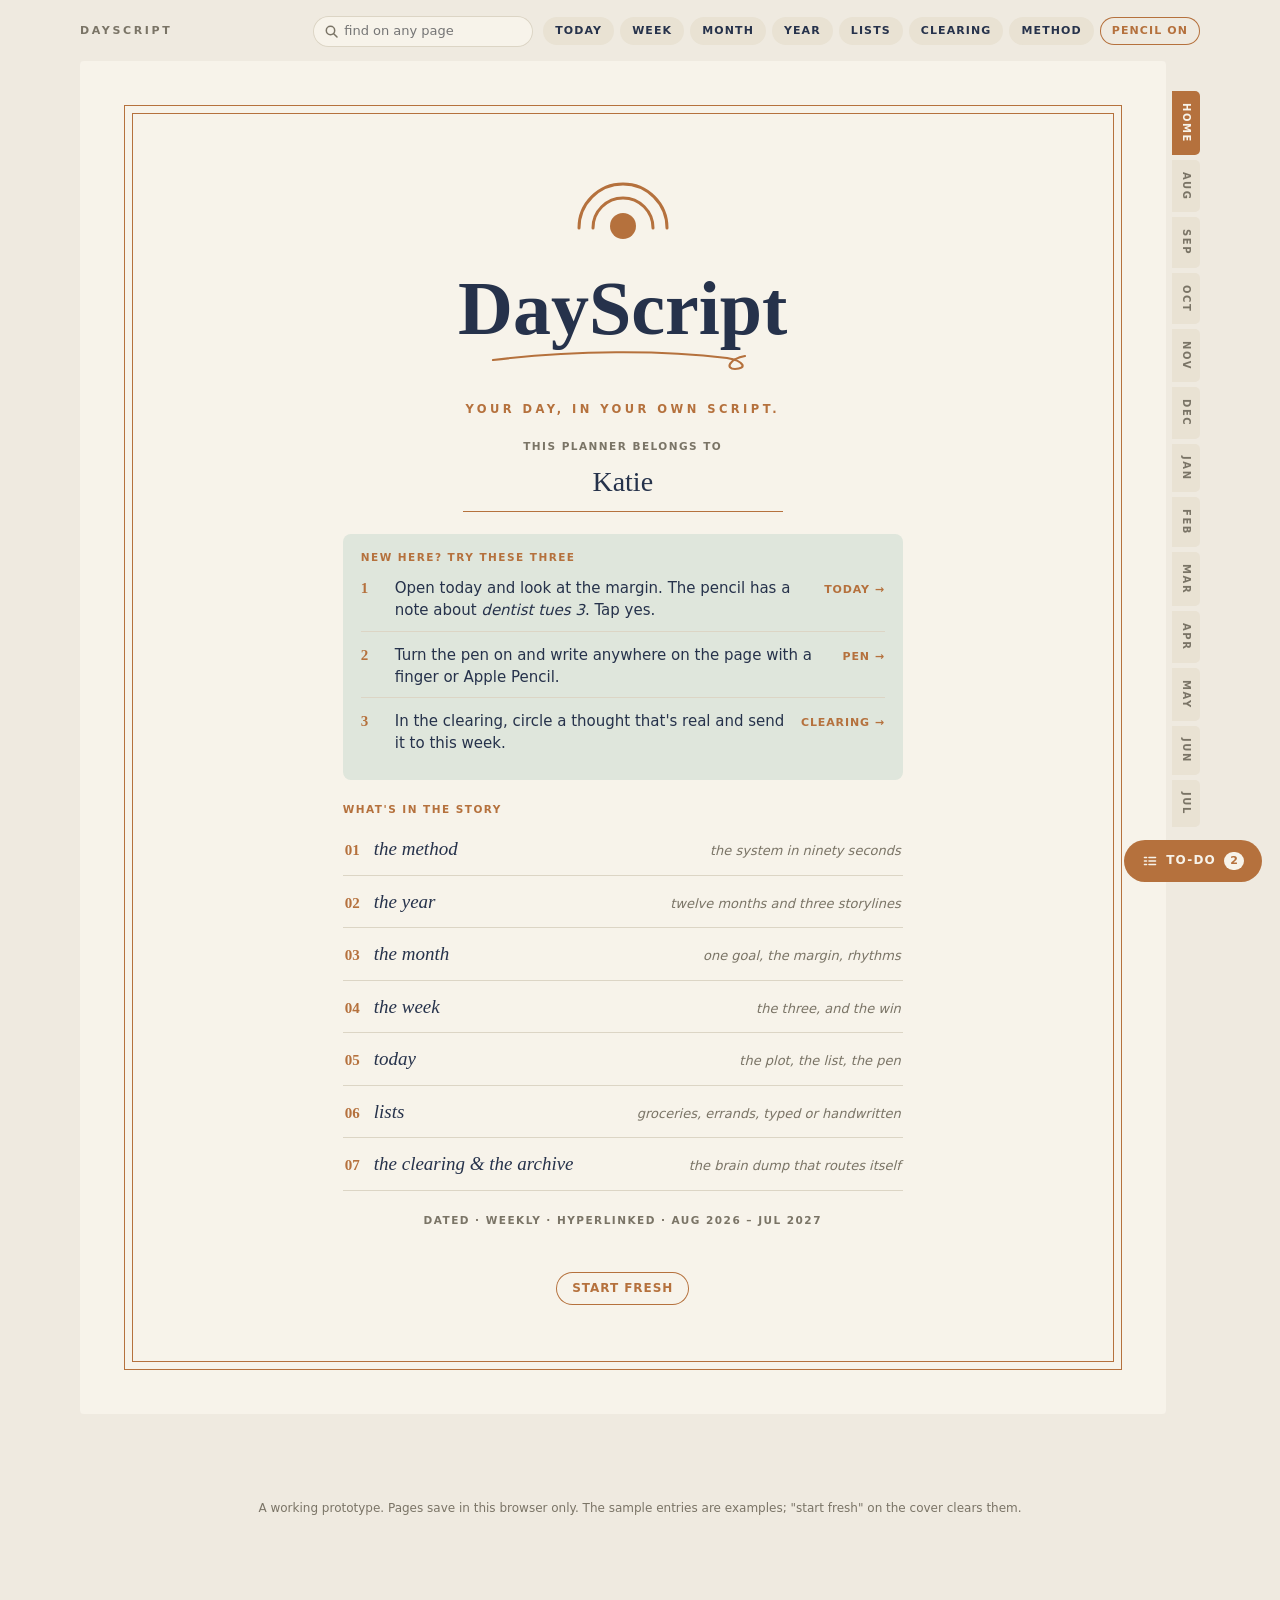
==== commit 63c56d5f: "security pass: CSP + HSTS on app and site, strict headers, size caps, hardened ai function, SECURITY" ====
--- a/app/planner.html
+++ b/app/planner.html
@@ -5,6 +5,7 @@
 <meta name="viewport" content="width=device-width,initial-scale=1,viewport-fit=cover">
 <meta name="theme-color" content="#EFEAE0" media="(prefers-color-scheme: light)">
 <meta name="theme-color" content="#17191F" media="(prefers-color-scheme: dark)">
+<meta http-equiv="Content-Security-Policy" content="default-src 'self'; script-src 'self' https://cdn.jsdelivr.net; style-src 'self' 'unsafe-inline' https://fonts.googleapis.com; font-src https://fonts.gstatic.com; img-src 'self' data: blob:; connect-src 'self' https://*.supabase.co wss://*.supabase.co; form-action 'self'; base-uri 'none'; object-src 'none'; upgrade-insecure-requests">
 <meta name="description" content="DayScript: your day, in your own script. A planner you write in, with a quiet pencil in the margin.">
 <link rel="icon" href="data:image/svg+xml,%3Csvg xmlns='http://www.w3.org/2000/svg' viewBox='0 0 64 64'%3E%3Cpath d='M8 44A24 24 0 0 1 56 44' fill='none' stroke='%23B5713D' stroke-width='5' stroke-linecap='round'/%3E%3Ccircle cx='32' cy='42' r='9' fill='%23B5713D'/%3E%3C/svg%3E">
 <style>:root{padding-top:env(safe-area-inset-top,0px);padding-bottom:env(safe-area-inset-bottom,0px)}body{margin:0}img{max-width:100%}[hidden]{display:none!important}</style>
@@ -257,477 +258,7 @@
   <p class="note">A working prototype. Pages save in this browser only. The sample entries are examples; "start fresh" on the cover clears them.</p>
 </div>
 
-<script>
-(function(){
-"use strict";
-var KEY="dayscript.demo.v1";
-var MFULL=["january","february","march","april","may","june","july","august","september","october","november","december"];
-var MAB=["JAN","FEB","MAR","APR","MAY","JUN","JUL","AUG","SEP","OCT","NOV","DEC"];
-var WD=["monday","tuesday","wednesday","thursday","friday","saturday","sunday"];
-var START=new Date(2026,7,1), END=new Date(2027,6,31);
-var SMILES=["coffee first. legibility second.","begin where the page begins: anywhere.","we'll call yesterday a rough draft.","the week belongs to whoever writes it first.","your handwriting counts as a font.","a plan is a rumor you tell the morning.","cross it off like you mean it.","today has excellent margins.","the to-do list is not the boss of you. it's the intern.","somewhere, a tuesday is proud of you.","write it down before it becomes a personality.","ambition, but make it legible.","this page has never seen your search history.","small wins compound. so does laundry.","the calendar is a suggestion you made to yourself.","ink dries faster than doubt.","one line is a whole entry if you write it in cursive.","your future self reads this. wave.","nothing here expires except the milk you keep forgetting.","a dot a day keeps the guilt away.","penmanship optional. showing up too, honestly.","the margin is listening.","chapters end. that's what makes them chapters.","you are the main character. act like a narrator.","if it's not written down, it's folklore.","monday has been notified.","dream in years, plan in weeks, forgive in days.","the archive remembers so you don't have to.","circled means real. everything else is weather.","an unwritten goal is just a mood.","this planner runs on ink and mild optimism.","rest is a task. check it off.","the plot thickens daily.","some days the win is the attempt.","half-finished is a place. visit, don't live there.","your goals called. they'd like a date.","eat the frog, but garnish it.","a blank page is not judging you. it can't even see.","hydrate, then dominate, then nap.","the best time to plan was yesterday. the second best is after coffee.","make the list. become the list. transcend the list.","gratitude fits on one line. so does a complaint. choose wisely.","every empty box is a tiny dare.","you can't spell accomplished without a few crossed-out letters.","next week's you is reading this in awe.","the sun rises. the tabs are right there. no excuses.","file it under handled.","the ending is written first. the middle is just commuting."];
-function smileFor(k){var h=0;for(var i=0;i<k.length;i++)h=(h*31+k.charCodeAt(i))>>>0;return SMILES[h%48];}
-
-/* ---------- dates ---------- */
-function pad(n){return (n<10?"0":"")+n}
-function iso(d){return d.getFullYear()+"-"+pad(d.getMonth()+1)+"-"+pad(d.getDate())}
-function parse(s){var p=s.split("-");return new Date(+p[0],+p[1]-1,+p[2])}
-function add(s,n){var d=parse(s);d.setDate(d.getDate()+n);return iso(d)}
-function wdi(s){return (parse(s).getDay()+6)%7}
-function mon(s){return add(s,-wdi(s))}
-function ymOf(s){return s.slice(0,7)}
-function clampDay(s){var d=parse(s);if(d<START)return iso(START);if(d>END)return iso(END);return s}
-var TODAY=clampDay(iso(new Date()));
-var MONTHS=[];for(var m=7;m<19;m++){MONTHS.push((2026+Math.floor(m/12))+"-"+pad(m%12+1))}
-function daysIn(ym){var p=ym.split("-");return new Date(+p[0],+p[1],0).getDate()}
-function esc(s){return String(s==null?"":s).replace(/[&<>"]/g,function(c){return{"&":"&amp;","<":"&lt;",">":"&gt;",'"':"&quot;"}[c]})}
-
-/* ---------- state ---------- */
-var S;
-function blank(){return{owner:"",view:"cover",cursor:TODAY,pencil:true,habits:["water","walk","read","stretch"],
-  days:{},weeks:{},months:{},lists:[],todo:[],year:{above:"",stories:[]},clearing:[],archive:{},archiveTab:"projects",dismissed:[]}}
-function seed(){
-  var s=blank(),t=TODAY,y=add(t,-1),w=mon(t);
-  s.owner="Katie";
-  s.days[t]={plot:"get the proofs out the door before school pickup",lines:[
-    {t:"email the printer about proofs",done:true},{t:"dentist tues 3",done:false},
-    {t:"30 minutes on storyline one",done:false},{t:"pick up dry cleaning",done:false}],
-    grat:["a slow coffee","a sunny walk",""],habits:{water:true,read:true},strokes:[]};
-  s.days[y]={plot:"",lines:[{t:"order the birthday card",done:false},{t:"laundry",done:true}],grat:["","",""],habits:{water:true,walk:true,stretch:true},strokes:[]};
-  s.days[add(t,-2)]={plot:"",lines:[{t:"grocery run",done:true}],grat:["","",""],habits:{walk:true,read:true},strokes:[]};
-  s.days[add(t,2)]={plot:"",lines:[{t:"7pm · school open house",done:false}],grat:["","",""],habits:{},strokes:[]};
-  s.weeks[add(w,-7)]={willdo:[{t:"",done:false},{t:"",done:false},{t:"",done:false}],win:"first etsy sale from pinterest"};
-  s.weeks[w]={willdo:[{t:"send proofs to the printer",done:true},{t:"book thanksgiving flights",done:false},{t:"",done:false}],win:""};
-  s.months[ymOf(t)]={goal:"launch the website waitlist",margin:{}};
-  s.months[ymOf(t)].margin[+t.slice(8)-1]="tired but hopeful";
-  s.months[ymOf(t)].margin[+t.slice(8)-2]="good, busy";
-  s.year={above:"make the planner pay for itself",stories:[
-    {end:"the DayScript app has 1,000 people writing in it",ch:[{t:"landing page and waitlist live",date:"2026-10-31",done:false},{t:"phone sync working",date:"2026-11-30",done:false},{t:"app launch",date:"2026-12-31",done:false},{t:"first 100 subscribers",date:"2027-02-28",done:false},{t:"1,000 writers",date:"2027-06-30",done:false}]},
-    {end:"run a 10k without stopping",ch:[]},{end:"",ch:[]}]};
-  s.clearing=[{t:"renew the car registration",real:true},{t:"try the new pasta place",real:false},{t:"ask about a standing desk",real:false},{t:"fix the porch light",real:false},{t:"call about the gutters",real:false},{t:"learn calligraphy someday",real:false}];
-  s.todo=[{t:"call the pediatrician about the flu shot",done:false},{t:"return the library books",done:true},{t:"pick up stamps",done:false}];
-  s.lists=[{name:"groceries",items:[{t:"oat milk",done:false},{t:"eggs",done:true},{t:"apples for lunchboxes",done:false},{t:"coffee beans",done:false}]},{name:"before the holidays",items:[{t:"order holiday cards",done:false},{t:"book the cape house for thanksgiving",done:false}]}];
-  s.archive={books:[{t:"Four Thousand Weeks",done:true},{t:"Tomorrow, and Tomorrow, and Tomorrow",done:false}],
-    money:[{t:"house fund",amt:"250",done:false},{t:"etsy sales, october",amt:"118.40",done:false},{t:"vacation jar",amt:"60",done:false}],
-    trips:[{t:"thanksgiving at the cape",done:false}],projects:[{t:"dayscript website",done:false}]};
-  return s;
-}
-function load(){try{var r=localStorage.getItem(KEY);if(r)return JSON.parse(r)}catch(e){}return seed()}
-S=load();
-S=Object.assign(blank(),S);S._sug=null;S._confirm=false;S._clearInk=false;S._q="";S._delList=null;S.lists=S.lists||[];S.todo=S.todo||[];S._todoOpen=false;if(S.view==="search")S.view="cover";
-function persist(){try{localStorage.setItem(KEY,JSON.stringify(S,function(k,v){return k.charAt(0)==="_"?undefined:v}))}catch(e){}}
-var saveT;function save(o){var fromSync=o&&o.fromSync;if(!fromSync){S.meta=S.meta||{};S.meta.updatedAt=new Date().toISOString()}
-  clearTimeout(saveT);saveT=setTimeout(persist,500);if(!fromSync&&window.sync)window.sync.scheduleSave()}
-
-function day(d){var x=S.days[d]||(S.days[d]={});x.lines=x.lines||[];x.plot=x.plot||"";x.grat=x.grat||["","",""];x.habits=x.habits||{};x.strokes=x.strokes||[];return x}
-function week(w){var x=S.weeks[w]||(S.weeks[w]={});x.willdo=x.willdo||[];while(x.willdo.length<3)x.willdo.push({t:"",done:false});x.win=x.win||"";return x}
-function month(k){var x=S.months[k]||(S.months[k]={});x.goal=x.goal||"";x.margin=x.margin||{};return x}
-function year(){var y=S.year;y.stories=y.stories||[];while(y.stories.length<3)y.stories.push({end:"",ch:[]});y.stories.forEach(function(s){s.ch=s.ch||[]});return y}
-function arc(t){return S.archive[t]||(S.archive[t]=[])}
-function written(d){var x=S.days[d];return !!(x&&(x.lines.some(function(l){return l.t||(l.ink&&l.ink.length)})||x.plot||(x.strokes&&x.strokes.length)))}
-
-function getPath(p){return p.split(".").reduce(function(o,k){return o==null?o:o[k]},S)}
-function setPath(p,v){var ks=p.split("."),o=S;for(var i=0;i<ks.length-1;i++){if(o[ks[i]]==null)o[ks[i]]={};o=o[ks[i]]}o[ks[ks.length-1]]=v;save()}
-
-/* ---------- companion: pencil marks ---------- */
-var DAYRX=/\b(mon|tue|tues|wed|thu|thur|thurs|fri|sat|sun)[a-z]*\.?\s+(\d{1,2})(?::(\d{2}))?\s*(am|pm)?\b/i;
-var DIDX={mon:0,tue:1,tues:1,wed:2,thu:3,thur:3,thurs:3,fri:4,sat:5,sun:6};
-var DSHORT=["Mon","Tue","Wed","Thu","Fri","Sat","Sun"];
-function capture(line,from){
-  var m=DAYRX.exec(line);if(!m)return null;
-  var di=DIDX[m[1].toLowerCase()];var h=+m[2];if(h>12)return null;
-  var ap=m[4]?m[4].toLowerCase():(h<8||h===12?"pm":(h<12?"am":"pm"));if(!m[4]&&h>=1&&h<=7)ap="pm";
-  var diff=(di-wdi(from)+7)%7;if(diff===0)diff=7;var target=add(from,diff);
-  var when=h+(m[3]?":"+m[3]:"")+ap;
-  var rest=(line.slice(0,m.index)+line.slice(m.index+m[0].length)).replace(/\s+/g," ").trim()||"appointment";
-  return{target:target,label:DSHORT[di]+" "+when+"?",text:when+" · "+rest};
-}
-function marks(){
-  if(!S.pencil)return [];
-  var out=[],v=S.view,c=S.cursor;
-  function push(id,text,accept){if(S.dismissed.indexOf(id)<0)out.push({id:id,text:text,accept:accept})}
-  if(v==="day"){
-    var d=day(c);
-    d.lines.forEach(function(l,i){if(l.done)return;var cp=capture(l.t,c);if(cp)push("cap:"+c+":"+l.t,cp.label,function(){
-      day(cp.target).lines.push({t:cp.text,done:false});d.lines.splice(i,1);toast("filed on "+fmtShort(cp.target))})});
-    var yl=(S.days[add(c,-1)]||{lines:[]}).lines.filter(function(l){return (l.t||(l.ink&&l.ink.length))&&!l.done});
-    if(yl.length)push("carry:"+c,yl.length+" left from yesterday. carry "+(yl.length>1?"them":"it")+"?",function(){yl.forEach(function(l){d.lines.push(l.ink?{t:"",done:false,ink:JSON.parse(JSON.stringify(l.ink))}:{t:l.t,done:false});l.done=true})});
-    if(!d.plot&&d.lines.filter(function(l){return l.t}).length>=2)push("plot:"+c,"what does today turn on?");
-  }else if(v==="week"){
-    var w=mon(c),wk=week(w);
-    if(!wk.willdo.some(function(x){return x.t}))push("three:"+w,"this week's three?");
-    var best=null,bn=0;for(var i=0;i<7;i++){var dd=add(w,i),n=(S.days[dd]||{lines:[]}).lines.filter(function(l){return l.t}).length;if(n>bn){bn=n;best=dd}}
-    if(best&&bn>=3)push("full:"+w,"fullest day: "+DSHORT[wdi(best)].toLowerCase()+" ("+bn+")");
-    if(!wk.win&&wdi(TODAY)>=4&&mon(TODAY)===w)push("win:"+w,"win of the week?");
-  }else if(v==="month"){
-    var k=ymOf(c),mo=month(k);
-    if(!mo.goal)push("goal:"+k,"one goal?");
-    var cnt=0;for(var j=1;j<=daysIn(k);j++)if(written(k+"-"+pad(j)))cnt++;
-    if(cnt)push("dw:"+k,cnt+" day"+(cnt>1?"s":"")+" written");
-  }else if(v==="year"){
-    year().stories.forEach(function(s,i){if(s.end&&!s.ch.some(function(x){return x.t}))push("noch:"+i,"an ending with no chapters yet")});
-    if(year().stories.some(function(s){return !s.end}))push("noend","one more ending?");
-  }else if(v==="clearing"){
-    var un=S.clearing.filter(function(x){return !x.real}).length,cr=S.clearing.filter(function(x){return x.real}).length;
-    if(un>=5)push("cir:"+un,"circle what's real");
-    if(cr)push("rt:"+cr,"route it?");
-  }
-  return out.slice(0,2);
-}
-function fmtShort(s){var d=parse(s);return DSHORT[wdi(s)].toLowerCase()+" "+MFULL[d.getMonth()].slice(0,3)+" "+d.getDate()}
-var toastMsg="";
-function toast(t){toastMsg=t}
-function renderMarks(){
-  var el=document.getElementById("marks");if(!el)return;
-  var ms=marks();
-  var h="";
-  if(toastMsg){h+='<div class="mark">'+esc(toastMsg)+'</div>';toastMsg=""}
-  ms.forEach(function(m,i){h+='<div class="mark"><span>'+esc(m.text)+'</span><span class="acts">'+(m.accept?'<button data-act="mark-ok" data-i="'+i+'">yes</button>':"")+'<button class="no" data-act="mark-no" data-i="'+i+'" aria-label="Dismiss">✕</button></span></div>'});
-  if(!h)h='<p class="quiet">'+(S.pencil?"the margin is quiet.":"pencil off.")+'</p>';
-  el.innerHTML=h;el._marks=ms;
-}
-
-/* ---------- views ---------- */
-function addBar(path,label){return '<div class="addbar"><button data-act="line-add" data-path="'+path+'">+ type'+(label?" "+label:"")+'</button><button data-act="ink-add" data-path="'+path+'"><svg width="14" height="14" viewBox="0 0 14 14" aria-hidden="true"><path d="M2 12l1-3.4L10 1.6a1.3 1.3 0 0 1 1.9 0l.5.5a1.3 1.3 0 0 1 0 1.9L5.4 11z" fill="none" stroke="currentColor" stroke-width="1.3" stroke-linejoin="round"/></svg>+ write by hand</button></div>'}
-function lineHTML(path,l,i,ph,act){
-  if(l.ink)return '<div class="line inkrow'+(l.done?" done":"")+'"><input type="checkbox" class="box" aria-label="done" '+(l.done?"checked":"")+' data-act="toggle" data-path="'+path+"."+i+'.done">'+
-    '<canvas class="strip" data-ink="'+path+"."+i+'" aria-label="Handwritten to-do. Write here with a finger or pencil."></canvas>'+
-    '<button class="x" data-act="ink-undo" data-path="'+path+"."+i+'" aria-label="Undo last stroke"'+(l.ink.length?'':' disabled')+'>↺</button>'+
-    (act?'<button class="x" data-act="line-del" data-path="'+path+'" data-i="'+i+'" aria-label="Remove line">✕</button>':"")+'</div>';
-  return '<div class="line'+(l.done?" done":"")+'"><input type="checkbox" class="box" aria-label="done" '+(l.done?"checked":"")+' data-act="toggle" data-path="'+path+"."+i+'.done">'+
-    (timeOf(l.t)&&!l.done?'<span class="time">'+timeOf(l.t).label+'</span>':'')+
-    '<input type="text" id="'+path.replace(/\W/g,"_")+"_"+i+'" value="'+esc(l.t)+'" placeholder="'+(ph||"")+'" data-path="'+path+"."+i+'.t" data-enter="'+(act||"")+'">'+
-    (act?'<button class="x" data-act="line-del" data-path="'+path+'" data-i="'+i+'" aria-label="Remove line">✕</button>':"")+'</div>';
-}
-function marginCol(){return '<aside class="margin" id="marks" aria-label="Pencil notes"></aside>'}
-
-var V={};
-V.cover=function(){
-  var toc=[["01","the method","the system in ninety seconds","method"],["02","the year","twelve months and three storylines","year"],["03","the month","one goal, the margin, rhythms","month"],["04","the week","the three, and the win","week"],["05","today","the plot, the list, the pen","day"],["06","lists","groceries, errands, typed or handwritten","lists"],["07","the clearing & the archive","the brain dump that routes itself","clearing"]];
-  return '<div class="cover">'+
-   '<svg width="104" height="78" viewBox="0 0 104 78" aria-hidden="true"><path d="M8 58 A44 44 0 0 1 96 58" fill="none" stroke="var(--copper)" stroke-width="3" stroke-linecap="round"/><path d="M22 58 A30 30 0 0 1 82 58" fill="none" stroke="var(--copper)" stroke-width="3" stroke-linecap="round"/><circle cx="52" cy="56" r="13" fill="var(--copper)"/></svg>'+
-   '<div><p class="wordmark">DayScript</p><svg width="280" height="26" viewBox="0 0 280 26" aria-hidden="true" style="max-width:100%"><path d="M10 14 C90 4 180 4 244 12 C262 15 264 23 252 23 C242 23 246 13 262 10" fill="none" stroke="var(--copper)" stroke-width="2.2" stroke-linecap="round"/></svg></div>'+
-   '<div class="tagline">your day, in your own script.</div>'+
-   '<div style="width:min(320px,100%)"><div class="lbl">this planner belongs to</div><input class="field under" style="text-align:center;font-family:var(--hand);font-size:28px" id="owner" value="'+esc(S.owner)+'" data-path="owner" aria-label="Owner name"></div>'+
-   '<div class="try"><div class="eyebrow">new here? try these three</div>'+
-     '<button data-act="try" data-n="1"><span class="num">1</span><span>Open today and look at the margin. The pencil has a note about <em>dentist tues 3</em>. Tap yes.</span><span class="go">today →</span></button>'+
-     '<button data-act="try" data-n="2"><span class="num">2</span><span>Turn the pen on and write anywhere on the page with a finger or Apple Pencil.</span><span class="go">pen →</span></button>'+
-     '<button data-act="try" data-n="3"><span class="num">3</span><span>In the clearing, circle a thought that\'s real and send it to this week.</span><span class="go">clearing →</span></button></div>'+
-   '<div class="toc"><div class="eyebrow" style="padding-bottom:6px">what\'s in the story</div>'+toc.map(function(t){return '<button data-act="view" data-v="'+t[3]+'"><span class="num">'+t[0]+'</span><span class="t">'+t[1]+'</span><span class="s">'+t[2]+'</span></button>'}).join("")+'</div>'+
-   '<div class="lbl">dated · weekly · hyperlinked · aug 2026 – jul 2027</div>'+
-   '<div id="cover-actions" class="row" style="justify-content:center;min-height:0"></div>'+
-   '<div class="confirm" id="reset">'+(S._confirm?'<span class="voice">clear every page?</span><button class="btn copper" data-act="reset-yes">clear</button><button class="btn line-btn" data-act="reset-no">keep</button>':'<button class="btn line-btn" data-act="reset-ask">start fresh</button>')+'</div>'+
-  '</div>';
-};
-V.method=function(){
-  var st=[["storylines","Write the ending first. One sentence about where something ends up. Three, because three stories moving beat ten standing still."],["chapters","Make dreams calendar-sized. Work each ending backward into five chapters, each with a date. Chapter one is always small enough to start this week."],["the cascade","Your dream, connected to next Tuesday. Each month gets one goal. Each week gets three things you will get done, usually a piece of that goal."],["rhythms","A habit tracker with no guilt in it. Six habits at most, a dot a day, no streaks. At month's end, one question: what does the pattern say?"],["the margin","A mood tracker in your own voice. One line a day. A word is enough."],["wins & gratitude","A win goes on the week you won it. Thanks goes on the day it happened."],["the re-read","Ten minutes at month's end: wins, lessons, thanks, and next month's one goal."],["the clearing & the archive","A brain-dump page that routes what's real into your week, and storage for projects, trips, books, savings and appointments."]];
-  return '<div class="stack"><div><div class="eyebrow">the system in ninety seconds</div><h1>the method</h1></div><div class="steps">'+st.map(function(s,i){return '<div class="step"><span class="num" style="font-size:18px">'+(i+1)+'</span><div><h3>'+s[0]+'</h3><p>'+s[1]+'</p></div></div>'}).join("")+'</div>'+
-  '<div class="sage voice" style="text-align:center;color:var(--ink)">none of this asks for more discipline. it asks for less memory.</div>'+
-  '<div class="cardp"><div class="eyebrow">the pencil in the margin</div><p style="margin:6px 0 0;max-width:62ch">The planner has a quiet companion that only writes in pencil, in the margin. It never opens a window, shows two notes at most, and a dismissed note never comes back. Write <em>dentist tues 3</em> on a day page and watch the margin. The pencil switch at the top turns it off entirely.</p></div></div>';
-};
-V.year=function(){
-  var y=year();
-  var cals=MONTHS.map(function(k){var p=k.split("-"),f=(new Date(+p[0],+p[1]-1,1).getDay()+6)%7,n=daysIn(k),g="";
-    for(var i=0;i<f;i++)g+="<span></span>";
-    for(var d=1;d<=n;d++){var ds=k+"-"+pad(d);g+='<span class="'+(ds===TODAY?"t":(written(ds)?"w":""))+'">'+d+'</span>'}
-    return '<button class="mini" data-act="month" data-k="'+k+'"><div class="mname">'+MFULL[+p[1]-1]+'</div><div class="g">'+g+'</div></button>'}).join("");
-  var st=y.stories.map(function(s,i){
-    while(s.ch.length<5)s.ch.push({t:"",date:"",done:false});
-    return '<div class="cardp stack" style="gap:8px"><div class="head"><h2>storyline '+["one","two","three"][i]+'</h2><span class="lbl" style="margin-left:auto">five chapters</span></div>'+
-     '<div class="lbl">the ending</div><input class="field under" id="end'+i+'" value="'+esc(s.end)+'" placeholder="where this story finishes" data-path="year.stories.'+i+'.end">'+
-     s.ch.map(function(c,j){return '<div class="line'+(c.done?" done":"")+'"><input type="checkbox" class="box" aria-label="chapter done" '+(c.done?"checked":"")+' data-act="toggle" data-path="year.stories.'+i+'.ch.'+j+'.done"><span class="voice" style="flex:none;font-size:13px">ch '+(j+1)+'</span><input type="text" id="ch'+i+'_'+j+'" value="'+esc(c.t)+'" placeholder="'+(j===0?"small enough to start this week":"")+'" data-path="year.stories.'+i+'.ch.'+j+'.t"><input type="date" id="cd'+i+'_'+j+'" style="border:0;background:transparent;color:var(--copper);font-size:12px;max-width:128px" value="'+esc(c.date)+'" data-path="year.stories.'+i+'.ch.'+j+'.date" aria-label="chapter date"></div>'}).join("")+'</div>';
-  }).join("");
-  return '<div class="stack"><div class="head"><div><div class="eyebrow">aug 2026 – jul 2027</div><h1>the year at a glance</h1></div></div>'+
-   '<div class="sage"><div class="lbl">this year, above all:</div><input class="field under" id="above" value="'+esc(y.above)+'" data-path="year.above"></div>'+
-   '<div class="years">'+cals+'</div><div><div class="eyebrow">storylines</div><p class="voice" style="margin:2px 0 0">write the ending first.</p></div>'+st+'</div>';
-};
-V.month=function(){
-  var k=ymOf(S.cursor),mo=month(k),p=k.split("-"),n=daysIn(k),f=(new Date(+p[0],+p[1]-1,1).getDay()+6)%7;
-  var g='';["mon","tue","wed","thu","fri","sat","sun"].forEach(function(d){g+='<div class="dow">'+d+'</div>'});
-  for(var i=0;i<f;i++)g+='<div class="blank"></div>';
-  for(var d=1;d<=n;d++){var ds=k+"-"+pad(d);g+='<button data-act="day" data-d="'+ds+'" class="'+(ds===TODAY?"today":"")+'" aria-label="'+MFULL[+p[1]-1]+' '+d+'">'+d+(written(ds)?'<span class="dot"></span>':'<span></span>')+'</button>'}
-  var rh='<table><tr><th class="hn"></th>';for(var a=1;a<=n;a++)rh+='<th>'+(a%5===1||a===n?a:"")+'</th>';rh+='</tr>';
-  S.habits.forEach(function(h){rh+='<tr><th class="hn">'+esc(h)+'</th>';for(var b=1;b<=n;b++){var ds2=k+"-"+pad(b),on=S.days[ds2]&&S.days[ds2].habits&&S.days[ds2].habits[h];rh+='<td><button class="d'+(on?" on":"")+'" data-act="habit" data-d="'+ds2+'" data-h="'+esc(h)+'" aria-label="'+esc(h)+' day '+b+'"></button></td>'}rh+='</tr>'});rh+='</table>';
-  var mg='';for(var c=1;c<=n;c++){mg+='<div class="line"><span class="num" style="width:22px;font-size:13px">'+pad(c)+'</span><input type="text" id="mg'+c+'" value="'+esc(mo.margin[c]||"")+'" placeholder="'+(c===1?"a word is enough":"")+'" data-path="months.'+k+'.margin.'+c+'"></div>'}
-  return '<div class="stack"><div class="head"><h1>'+MFULL[+p[1]-1]+' <span class="num" style="font-size:20px;font-style:normal">'+p[0]+'</span></h1><div class="nav"><button class="btn line-btn" data-act="view" data-v="reread">the re-read</button><button class="arrow" data-act="mstep" data-n="-1" aria-label="Previous month">‹</button><button class="arrow" data-act="mstep" data-n="1" aria-label="Next month">›</button></div></div>'+
-   '<div class="sage"><div class="lbl">one goal, this month</div><input class="field under" id="goal" value="'+esc(mo.goal)+'" data-path="months.'+k+'.goal"></div>'+
-   '<div><div class="eyebrow" style="margin-bottom:6px">the days</div><div class="cal">'+g+'</div></div>'+
-   '<div><div class="eyebrow">rhythms</div><p class="voice" style="margin:2px 0 8px">six habits max. a dot a day. no streaks.</p><div class="rh">'+rh+'</div></div>'+
-   '<div><div class="eyebrow">the margin</div><p class="voice" style="margin:2px 0 4px">one line a day.</p><div style="display:grid;grid-template-columns:repeat(auto-fit,minmax(220px,1fr));column-gap:24px">'+mg+'</div></div></div>';
-};
-V.week=function(){
-  var w=mon(S.cursor),wk=week(w),e=add(w,6),dw=parse(w),de=parse(e);
-  var rows='';for(var i=0;i<7;i++){var d=add(w,i),x=S.days[d],ls=x?x.lines.filter(function(l){return l.t||(l.ink&&l.ink.length)}):[];
-    var prev=ls.length?ls.slice(0,3).map(function(l){return (l.done?"✓ ":"")+(l.ink?"✎ handwritten":esc(l.t))}).join(" · "):"<em>open page</em>";
-    var hd=S.habits.map(function(h){return '<i class="'+(x&&x.habits[h]?"on":"")+'"></i>'}).join("");
-    rows+='<button class="wkrow'+(d===TODAY?" today":"")+'" data-act="day" data-d="'+d+'"><span><span class="dn">'+WD[i].slice(0,3)+'</span><br><span class="dd">'+pad(parse(d).getDate())+'</span></span><span class="prev">'+prev+'</span><span class="hd">'+hd+'</span></button>'}
-  return '<div class="stack"><div class="head"><div><div class="eyebrow">'+MFULL[dw.getMonth()].slice(0,3)+' '+dw.getDate()+' – '+MFULL[de.getMonth()].slice(0,3)+' '+de.getDate()+'</div><h1>the week of '+MFULL[dw.getMonth()].slice(0,3)+' '+dw.getDate()+'</h1></div><div class="nav"><button class="arrow" data-act="wstep" data-n="-7" aria-label="Previous week">‹</button><button class="arrow" data-act="wstep" data-n="7" aria-label="Next week">›</button></div></div>'+
-   '<div class="wk">'+rows+'</div>'+
-   '<div class="two"><div><div class="eyebrow">this week, i will get done</div>'+wk.willdo.map(function(l,i){return lineHTML("weeks."+w+".willdo",l,i,i===0?"usually a piece of the month's goal":"")}).join("")+'</div>'+
-   '<div><div class="eyebrow">win of the week</div><input class="field under" id="win" value="'+esc(wk.win)+'" placeholder="it counts if it happened" data-path="weeks.'+w+'.win"></div></div></div>';
-};
-var pen={on:false,color:"ink",tool:"pen"};
-function inkColor(c){var cs=getComputedStyle(document.documentElement);if(c==="ink"||c==="#26324B")return cs.getPropertyValue("--ink").trim();if(c==="copper"||c==="#B5713D")return cs.getPropertyValue("--copper").trim();return c}
-var TRX=/\b(\d{1,2})(?::(\d{2}))?\s*(am|pm)\b/i;
-function timeOf(t){var m=TRX.exec(t||"");if(!m)return null;var h=+m[1];if(h<1||h>12)return null;var pm=m[3].toLowerCase()==="pm";var mins=(h%12+(pm?12:0))*60+(m[2]?+m[2]:0);return{label:h+(m[2]?":"+m[2]:"")+m[3].toLowerCase(),mins:mins}}
-function comingUp(from,n){var out=[];for(var i=0;i<n;i++){var d=add(from,i),x=S.days[d];if(!x||!x.lines)continue;x.lines.forEach(function(l){var tm=!l.done&&timeOf(l.t);if(tm)out.push({d:d,tm:tm,t:l.t.replace(TRX,"").replace(/^[\s·\-–]+|[\s·\-–]+$/g,"")||"appointment"})})}
-  out.sort(function(a,b){return a.d<b.d?-1:a.d>b.d?1:a.tm.mins-b.tm.mins});return out}
-V.day=function(){
-  var c=S.cursor,d=day(c),dt=parse(c),k=ymOf(c);
-  var lines=d.lines.map(function(l,i){return lineHTML("days."+c+".lines",l,i,"",'add')}).join("");
-  var hb=S.habits.map(function(h){return '<button class="hb'+(d.habits[h]?" on":"")+'" data-act="habit" data-d="'+c+'" data-h="'+esc(h)+'" aria-pressed="'+(!!d.habits[h])+'"><i></i>'+esc(h)+'</button>'}).join("");
-  var sug=S._sug?'<div class="suggest"><div class="row"><span class="eyebrow">a draft of today</span><button class="x" style="margin-left:auto" data-act="sug-close" aria-label="Close">✕</button></div>'+
-    (S._sug.length?S._sug.map(function(s,i){return '<label><input type="checkbox" class="box" data-sug="'+i+'" checked>'+esc(s)+'</label>'}).join("")+'<div class="row"><button class="btn copper" data-act="sug-add">add ticked</button></div>':'<p class="voice" style="margin:0">nothing to draft from yet. that\'s fine.</p>')+'</div>':"";
-  return '<div class="stack"><div class="head dayhead"><span class="big">'+pad(dt.getDate())+'</span><div><button class="mo" data-act="month" data-k="'+k+'">'+MFULL[dt.getMonth()]+'</button><div class="lbl">'+WD[wdi(c)]+(c===TODAY?" · today":"")+'</div></div><div class="nav"><button class="arrow" data-act="dstep" data-n="-1" aria-label="Previous day">‹</button><button class="arrow" data-act="dstep" data-n="1" aria-label="Next day">›</button></div></div>'+
-   '<div><div class="eyebrow">the plot — what today turns on</div><input class="field under" id="plot" value="'+esc(d.plot)+'" data-path="days.'+c+'.plot"></div>'+
-   '<div class="two"><div class="paper stack" id="paper" style="gap:6px"><div class="row" style="justify-content:space-between"><span class="eyebrow">today</span><span class="penbar"><button class="pill ghost" data-act="pen" aria-pressed="'+pen.on+'">✎ pen '+(pen.on?"on":"off")+'</button>'+
-     (pen.on?'<button class="swatch" style="background:var(--ink)" data-act="pencolor" data-c="ink" aria-label="Navy ink" aria-pressed="'+(pen.tool==="pen"&&pen.color==="ink")+'"></button><button class="swatch" style="background:var(--copper)" data-act="pencolor" data-c="copper" aria-label="Copper ink" aria-pressed="'+(pen.tool==="pen"&&pen.color==="copper")+'"></button>'+
-       '<button class="pill ghost" data-act="eraser" aria-pressed="'+(pen.tool==="eraser")+'">eraser</button><button class="pill ghost" data-act="penundo"'+(d.strokes.length?'':' disabled')+'>undo</button>'+
-       (S._clearInk?'<button class="pill" data-act="penclear-yes">clear all ink?</button><button class="pill ghost" data-act="penclear-no">keep</button>':'<button class="pill ghost" data-act="penclear">clear</button>'):'')+'</span></div>'+
-     lines+addBar("days."+c+".lines")+
-     '<div style="min-height:150px"></div><canvas class="ink'+(pen.on?" on":"")+'" id="ink" aria-label="Handwriting area"></canvas></div>'+
-   '<div class="stack"><button class="btn line-btn" data-act="suggest" style="align-self:flex-start">draft my day</button>'+sug+
-     (function(){var u=comingUp(c,7);if(!u.length)return "";return '<div><div class="eyebrow">coming up</div><div class="up">'+u.slice(0,6).map(function(x){return '<button data-act="day" data-d="'+x.d+'"><span class="wd">'+(x.d===c?"today":(x.d===add(c,1)?"tomorrow":DSHORT[wdi(x.d)]+" "+parse(x.d).getDate()))+'</span><span class="tm">'+x.tm.label+'</span><span class="tx">'+esc(x.t)+'</span></button>'}).join("")+'</div></div>'})()+
-     '<div><div class="eyebrow" style="margin-bottom:8px">rhythms</div><div class="habits">'+hb+'</div></div>'+
-     '<div><div class="eyebrow">grateful for</div>'+d.grat.map(function(g,i){return '<div class="line"><input type="text" id="gr'+i+'" value="'+esc(g)+'" data-path="days.'+c+'.grat.'+i+'"></div>'}).join("")+'</div>'+
-     '<div><div class="eyebrow">the margin</div><div class="line"><input type="text" id="dm" placeholder="today, in a word" value="'+esc(month(k).margin[dt.getDate()]||"")+'" data-path="months.'+k+'.margin.'+dt.getDate()+'"></div></div></div></div></div>';
-};
-V.reread=function(){
-  var k=ymOf(S.cursor),mo=month(k),p=k.split("-"),n=daysIn(k),mi=MONTHS.indexOf(k),nk=MONTHS[mi+1];
-  var wins=[],thanks=[],words=[],written_=0,counts={};
-  S.habits.forEach(function(h){counts[h]=0});
-  for(var d=1;d<=n;d++){var ds=k+"-"+pad(d),x=S.days[ds];if(written(ds))written_++;
-    if(x){(x.grat||[]).forEach(function(g){if(g)thanks.push({d:ds,t:g})});S.habits.forEach(function(h){if(x.habits&&x.habits[h])counts[h]++})}
-    if(mo.margin[d])words.push(mo.margin[d]);
-    if(wdi(ds)===0&&S.weeks[ds]&&S.weeks[ds].win)wins.push({d:ds,t:S.weeks[ds].win})}
-  var done=0;(S.days?Object.keys(S.days):[]).forEach(function(ds){if(ymOf(ds)===k)S.days[ds].lines.forEach(function(l){if(l.done&&l.t)done++})});
-  var tally='<div class="tally"><div><div class="n">'+written_+'</div><div class="lbl">days written</div></div><div><div class="n">'+done+'</div><div class="lbl">lines crossed off</div></div>'+
-    S.habits.map(function(h){return '<div><div class="n">'+counts[h]+'<span style="font-size:14px;color:var(--label)"> / '+n+'</span></div><div class="lbl">'+esc(h)+'</div></div>'}).join("")+'</div>';
-  return '<div class="stack"><div class="head"><div><div class="eyebrow">ten minutes at month\'s end</div><h1>the re-read: '+MFULL[+p[1]-1]+'</h1></div><div class="nav"><button class="btn line-btn" data-act="month" data-k="'+k+'">back to the month</button></div></div>'+
-   '<div class="sage"><div class="lbl">the one goal was</div><p class="voice" style="margin:4px 0 0;color:var(--ink);font-size:18px">'+(mo.goal?esc(mo.goal):"no goal written this month. that's information too.")+'</p></div>'+
-   '<div><div class="eyebrow" style="margin-bottom:8px">what the pattern says</div>'+tally+'<p class="voice" style="margin:8px 0 0">no streaks here. just what happened.</p></div>'+
-   '<div class="two"><div class="stack" style="gap:8px"><div class="eyebrow">wins</div>'+(wins.length?wins.map(function(w){return '<div class="quote">'+esc(w.t)+'<div class="lbl" style="font-style:normal;margin-top:2px">week of '+fmtShort(w.d)+'</div></div>'}).join(""):'<p class="voice" style="margin:0">no wins written down yet. write one now; they still count late.</p>')+
-     '<div class="eyebrow" style="margin-top:10px">thanks</div>'+(thanks.length?thanks.slice(0,12).map(function(g){return '<div class="line"><span class="lbl" style="width:52px;flex:none">'+fmtShort(g.d).slice(4)+'</span><span>'+esc(g.t)+'</span></div>'}).join(""):'<p class="voice" style="margin:0">nothing yet.</p>')+'</div>'+
-   '<div class="stack" style="gap:8px"><div class="eyebrow">the margin, in your words</div>'+(words.length?'<div class="words">'+words.map(function(w){return '<span>'+esc(w)+'</span>'}).join("")+'</div>':'<p class="voice" style="margin:0">the margin stayed blank.</p>')+
-     '<div class="eyebrow" style="margin-top:10px">what i learned</div><input class="field under" id="lessons" value="'+esc(mo.lessons||"")+'" placeholder="one lesson is plenty" data-path="months.'+k+'.lessons">'+
-     (nk?'<div class="eyebrow" style="margin-top:10px">next month\'s one goal</div><input class="field under" id="nextgoal" value="'+esc(month(nk).goal)+'" placeholder="'+MFULL[+nk.slice(5)-1]+', in one line" data-path="months.'+nk+'.goal">':'')+'</div></div></div>';
-};
-V.lists=function(){
-  var cards=S.lists.map(function(L,i){var path="lists."+i+".items",n=L.items.filter(function(x){return x.done}).length;
-    return '<div class="cardp stack" style="gap:4px"><div class="row" style="gap:8px"><input class="field listname" id="ln_'+i+'" value="'+esc(L.name)+'" placeholder="name this list" data-path="lists.'+i+'.name" aria-label="List name">'+
-      (S._delList===i?'<span class="confirm"><button class="pill" data-act="list-del-yes" data-i="'+i+'">delete list?</button><button class="pill ghost" data-act="list-del-no">keep</button></span>':'<button class="x" data-act="list-del" data-i="'+i+'" aria-label="Delete this list">✕</button>')+'</div>'+
-      L.items.map(function(x,j){return lineHTML(path,x,j,"","add")}).join("")+addBar(path)+
-      (n?'<button class="route" style="align-self:flex-start;margin-top:4px" data-act="list-clear" data-i="'+i+'">clear '+n+' checked</button>':'')+'</div>'});
-  return '<div class="stack"><div class="head"><div><div class="eyebrow">lists that don\'t belong to a day</div><h1>lists</h1><p class="voice" style="margin:4px 0 0">groceries, errands, packing. type a line or write it by hand.</p></div><div class="nav"><button class="btn copper" data-act="list-new">+ new list</button></div></div>'+
-   (cards.length?'<div class="lists">'+cards.join("")+'</div>':'<div class="sage voice" style="color:var(--ink)">no lists yet. start one for groceries.</div>')+'</div>';
-};
-V.search=function(){
-  var q=(S._q||"").trim().toLowerCase(),hits=[];
-  function hit(where,text,act,attrs){if(text&&String(text).toLowerCase().indexOf(q)>=0)hits.push({w:where,t:String(text),a:act,x:attrs})}
-  if(q.length>=2){
-    Object.keys(S.days).sort().forEach(function(ds){var x=S.days[ds],w=fmtShort(ds);hit(w+" · plot",x.plot,"day",'data-d="'+ds+'"');(x.lines||[]).forEach(function(l){hit(w,l.t,"day",'data-d="'+ds+'"')});(x.grat||[]).forEach(function(g){hit(w+" · thanks",g,"day",'data-d="'+ds+'"')})});
-    Object.keys(S.weeks).sort().forEach(function(w){var x=S.weeks[w];(x.willdo||[]).forEach(function(l){hit("week of "+fmtShort(w).slice(4),l.t,"day",'data-d="'+w+'" data-to="week"')});hit("win · "+fmtShort(w).slice(4),x.win,"day",'data-d="'+w+'" data-to="week"')});
-    Object.keys(S.months).sort().forEach(function(k){var x=S.months[k],mn=MFULL[+k.slice(5)-1];hit(mn+" · goal",x.goal,"month",'data-k="'+k+'"');Object.keys(x.margin||{}).forEach(function(d){hit(mn+" "+d+" · margin",x.margin[d],"month",'data-k="'+k+'"')})});
-    year().stories.forEach(function(s,i){hit("storyline "+(i+1),s.end,"view",'data-v="year"');s.ch.forEach(function(c){hit("storyline "+(i+1)+" · chapter",c.t,"view",'data-v="year"')})});
-    S.clearing.forEach(function(c){hit("the clearing",c.t,"view",'data-v="clearing"')});
-    S.lists.forEach(function(L){hit("list",L.name,"view",'data-v="lists"');L.items.forEach(function(x){hit("list · "+(L.name||"untitled"),x.t,"view",'data-v="lists"')})});
-    Object.keys(S.archive).forEach(function(t){S.archive[t].forEach(function(r){hit("archive · "+t,r.t,"arcgo",'data-t="'+t+'"')})});
-  }
-  function hl(t){var i=t.toLowerCase().indexOf(q);return esc(t.slice(0,i))+"<mark>"+esc(t.slice(i,i+q.length))+"</mark>"+esc(t.slice(i+q.length))}
-  return '<div class="stack"><div><div class="eyebrow">search</div><h1>'+(q.length<2?"find on any page":hits.length+" place"+(hits.length===1?"":"s")+" with “"+esc(S._q.trim())+"”")+'</h1></div>'+
-   (q.length<2?'<p class="voice" style="margin:0">type at least two letters in the search box above.</p>':hits.length?'<div class="hits">'+hits.slice(0,60).map(function(h){return '<button data-act="'+h.a+'" '+h.x+'><span class="where">'+esc(h.w)+'</span><span>'+hl(h.t)+'</span></button>'}).join("")+'</div>':'<p class="voice" style="margin:0">nothing on any page yet. maybe it\'s still in your head.</p>')+'</div>';
-};
-var ARCS=[["projects","projects"],["money","money & savings"],["meals","meals"],["books","books"],["records","records"],["appointments","appointments"],["trips","trips"]];
-V.clearing=function(){
-  var cl=S.clearing.map(function(x,i){return '<div class="line"><button class="circle'+(x.real?" on":"")+'" data-act="circle" data-i="'+i+'" aria-label="'+(x.real?"Uncircle":"Circle as real")+'"></button><input type="text" id="cl'+i+'" value="'+esc(x.t)+'" data-path="clearing.'+i+'.t">'+(x.real?'<button class="route" data-act="route" data-i="'+i+'">→ week</button>':'')+'<button class="x" data-act="cl-del" data-i="'+i+'" aria-label="Let it go">✕</button></div>'}).join("");
-  var t=S.archiveTab,list=arc(t),money=t==="money";
-  var rows=list.map(function(x,i){return '<div class="line'+(x.done?" done":"")+'"><input type="checkbox" class="box" aria-label="done" '+(x.done?"checked":"")+' data-act="toggle" data-path="archive.'+t+'.'+i+'.done"><input type="text" id="ar'+i+'" value="'+esc(x.t)+'" data-path="archive.'+t+'.'+i+'.t" data-enter="arc">'+(money?'<input class="amt" id="am'+i+'" inputmode="decimal" value="'+esc(x.amt||"")+'" placeholder="0.00" data-path="archive.'+t+'.'+i+'.amt" aria-label="amount">':'')+'<button class="x" data-act="ar-del" data-i="'+i+'" aria-label="Remove">✕</button></div>'}).join("");
-  var tot=money?list.reduce(function(s,x){var v=parseFloat(String(x.amt||"").replace(/[^0-9.\-]/g,""));return s+(isNaN(v)?0:v)},0):0;
-  return '<div class="stack"><div class="two"><div class="stack" style="gap:6px"><div><div class="eyebrow">the brain dump that routes itself</div><h1>the clearing</h1><p class="voice" style="margin:4px 0 8px">write everything down. circle what\'s real, give it a week, and let the rest stay weather.</p></div>'+cl+
-   '<input class="field under" id="clnew" placeholder="+ another thought, then enter" data-enter="clear" aria-label="New thought"></div>'+
-   '<div class="stack" style="gap:6px"><div><div class="eyebrow">event-shaped storage</div><h1>the archive</h1></div><div class="chips">'+ARCS.map(function(a){return '<button class="pill" data-act="arctab" data-t="'+a[0]+'" aria-current="'+(a[0]===t)+'">'+a[1]+'</button>'}).join("")+'</div>'+rows+
-   '<input class="field under" id="arnew" placeholder="+ add to '+esc(ARCS.filter(function(a){return a[0]===t})[0][1])+', then enter" data-enter="arcnew" aria-label="New archive row">'+
-   (money?'<div class="sage total"><span class="lbl">saved so far</span><span class="num">$'+tot.toFixed(2)+'</span></div>':'')+'</div></div></div>';
-};
-
-/* ---------- render ---------- */
-function render(focusId){
-  var v=S.view,page=document.getElementById("page");
-  var pills=[["day","today"],["week","week"],["month","month"],["year","year"],["lists","lists"],["clearing","clearing"],["method","method"]];
-  document.getElementById("pills").innerHTML=pills.map(function(p){return '<button class="pill" data-act="view" data-v="'+p[0]+'" aria-current="'+(v===p[0]||(v==="reread"&&p[0]==="month"))+'">'+p[1]+'</button>'}).join("")+
-    '<button class="pill ghost" data-act="pencil" aria-pressed="'+S.pencil+'" title="The companion writes in pencil in the margin">pencil '+(S.pencil?"on":"off")+'</button>';
-  var cur=v==="cover"||v==="method"||v==="clearing"||v==="search"||v==="lists"?null:ymOf(S.cursor);
-  document.getElementById("rail").innerHTML='<button class="tab" data-act="view" data-v="cover" aria-current="'+(v==="cover")+'">HOME</button>'+MONTHS.map(function(k){return '<button class="tab" data-act="month" data-k="'+k+'" aria-current="'+(cur===k)+'">'+MAB[+k.slice(5)-1]+'</button>'}).join("");
-  var cover=v==="cover";
-  page.className="page"+(cover?" wide":"");
-  page.innerHTML='<div style="min-width:0">'+V[v]()+'</div>'+(cover?"":marginCol());
-  document.getElementById("smile").textContent=cover?"":(v==="search"?"":smileFor(v+":"+(v==="day"?S.cursor:v==="week"?mon(S.cursor):ymOf(S.cursor))));
-  renderMarks();
-  var sh=document.getElementById("sheet"),open=S._todoOpen,left=S.todo.filter(function(x){return !x.done&&(x.t||(x.ink&&x.ink.length))}).length,crossed=S.todo.filter(function(x){return x.done}).length;
-  sh.innerHTML='<button class="fab'+(open?" open":"")+'" data-act="todo" aria-expanded="'+open+'"><svg width="16" height="16" viewBox="0 0 16 16" aria-hidden="true"><path d="M2.5 4.5h2M2.5 8h2M2.5 11.5h2M7 4.5h6.5M7 8h6.5M7 11.5h6.5" stroke="currentColor" stroke-width="1.6" stroke-linecap="round"/></svg>'+(open?"close":"to-do")+(left&&!open?'<span class="count">'+left+'</span>':'')+'</button>'+
-    (open?'<section class="sheet" role="dialog" aria-label="My to-do list"><div class="row" style="align-items:baseline"><h2>my to-do list</h2><span class="lbl" style="margin-left:auto">'+left+' to go</span></div>'+
-    '<p class="voice" style="margin:0 0 6px;font-size:13.5px">type it or write it. cross it out when it\'s done: tick the box, draw a line through your writing, or swipe across a typed line.</p>'+
-    S.todo.map(function(x,i){return lineHTML("todo",x,i,i===0?"what needs doing?":"","add")}).join("")+addBar("todo")+
-    (crossed?'<button class="route" style="align-self:flex-start;margin-top:6px" data-act="todo-clear">clear '+crossed+' crossed out</button>':'')+'</section>':'');
-  if(v==="day")setupInk();
-  setupStrips();
-  if(window.remountSync)window.remountSync();
-  if(focusId){var f=document.getElementById(focusId);if(f){f.focus();try{var L=f.value.length;f.setSelectionRange(L,L)}catch(e){}}}
-  save();
-}
-function go(v){S.view=v;S._sug=null;S._confirm=false;S._clearInk=false;if(v!=="search"){S._q="";var qi=document.getElementById("q");if(qi&&document.activeElement!==qi)qi.value=""}render();window.scrollTo(0,0)}
-
-/* ---------- pen ---------- */
-var stripRO=null;
-function paintStrip(cv){var l=getPath(cv.dataset.ink);if(!l||!l.ink)return;var dpr=window.devicePixelRatio||1,W=cv.clientWidth,H=cv.clientHeight;
-  if(cv.width!==Math.round(W*dpr)||cv.height!==Math.round(H*dpr)){cv.width=Math.round(W*dpr);cv.height=Math.round(H*dpr)}
-  var x=cv.getContext("2d");x.setTransform(dpr,0,0,dpr,0,0);x.clearRect(0,0,W,H);x.lineCap="round";x.lineJoin="round";x.globalAlpha=l.done?.45:1;
-  var minX=1e9,maxX=-1e9;
-  l.ink.forEach(function(s){if(!s.p.length)return;x.strokeStyle=inkColor(s.c);x.lineWidth=s.w||2;x.beginPath();x.moveTo(s.p[0][0]*H,s.p[0][1]*H);
-    if(s.p.length===1)x.lineTo(s.p[0][0]*H+.1,s.p[0][1]*H);
-    for(var i=1;i<s.p.length-1;i++){x.quadraticCurveTo(s.p[i][0]*H,s.p[i][1]*H,(s.p[i][0]+s.p[i+1][0])/2*H,(s.p[i][1]+s.p[i+1][1])/2*H)}
-    if(s.p.length>1){var L=s.p[s.p.length-1];x.lineTo(L[0]*H,L[1]*H)}x.stroke();s.p.forEach(function(q){minX=Math.min(minX,q[0]*H);maxX=Math.max(maxX,q[0]*H)})});
-  if(l.done&&maxX>minX){x.globalAlpha=1;x.strokeStyle=inkColor("copper");x.lineWidth=1.6;x.beginPath();x.moveTo(minX-4,H*.52);x.lineTo(maxX+4,H*.48);x.stroke()}}
-function setupStrips(){
-  if(stripRO){stripRO.disconnect();stripRO=null}
-  var cvs=document.querySelectorAll("canvas.strip");if(!cvs.length)return;
-  if(window.ResizeObserver){stripRO=new ResizeObserver(function(es){es.forEach(function(e){paintStrip(e.target)})})}
-  cvs.forEach(function(cv){
-    var cur=null;
-    function pt(e){var r=cv.getBoundingClientRect();return[+((e.clientX-r.left)/r.height).toFixed(4),+((e.clientY-r.top)/r.height).toFixed(4)]}
-    cv.onpointerdown=function(e){var l=getPath(cv.dataset.ink);if(!l)return;cv.setPointerCapture(e.pointerId);e.preventDefault();
-      var pr=e.pointerType==="pen"&&e.pressure?e.pressure:.5;cur={c:pen.color,w:+(1.2+pr*1.8).toFixed(2),p:[pt(e)]};l.ink.push(cur);paintStrip(cv)};
-    cv.onpointermove=function(e){if(!cur)return;var ev=e.getCoalescedEvents?e.getCoalescedEvents():[e];ev.forEach(function(q){cur.p.push(pt(q))});paintStrip(cv)};
-    cv.onpointerup=cv.onpointercancel=function(){if(!cur)return;var me=cur;cur=null;
-      var l0=getPath(cv.dataset.ink),H=cv.clientHeight;
-      if(l0.ink.length>1&&me.p.length>2){var xs=me.p.map(function(q){return q[0]}),ys=me.p.map(function(q){return q[1]}),w=Math.max.apply(0,xs)-Math.min.apply(0,xs),h=Math.max.apply(0,ys)-Math.min.apply(0,ys);
-        var ox=[];l0.ink.slice(0,-1).forEach(function(s){s.p.forEach(function(q){ox.push(q[0])})});var ow=Math.max.apply(0,ox)-Math.min.apply(0,ox);
-        if(h<.28&&w>.5&&w>=ow*.6){l0.ink.pop();l0.done=!l0.done;save();render();return}}
-      save();
-      var parts=cv.dataset.ink.split("."),idx=+parts.pop(),arr=getPath(parts.join("."));
-      var u=cv.parentNode.querySelector('[data-act="ink-undo"]');if(u)u.disabled=false;
-      if(idx===arr.length-1&&arr[idx].ink.length===1){arr.push({t:"",done:false,ink:[]});render()}else renderMarks()};
-    if(stripRO)stripRO.observe(cv);paintStrip(cv)});
-}
-function repaintStrips(){document.querySelectorAll("canvas.strip").forEach(paintStrip)}
-var inkRO=null,inkPaint=null;
-try{window.matchMedia("(prefers-color-scheme: dark)").addEventListener("change",function(){repaintStrips();if(inkPaint&&document.getElementById("ink"))inkPaint()})}catch(err){}
-try{new MutationObserver(function(){repaintStrips();if(inkPaint&&document.getElementById("ink"))inkPaint()}).observe(document.documentElement,{attributes:true,attributeFilter:["data-theme"]})}catch(err){}
-function setupInk(){
-  var cv=document.getElementById("ink"),host=document.getElementById("paper");if(!cv)return;
-  var d=day(S.cursor),drawing=null;
-  function size(){var r=host.getBoundingClientRect(),dpr=window.devicePixelRatio||1;cv.width=r.width*dpr;cv.height=r.height*dpr;paint()}
-  function paint(){var x=cv.getContext("2d"),w=cv.width,h=cv.height,dpr=window.devicePixelRatio||1;x.clearRect(0,0,w,h);x.lineCap="round";x.lineJoin="round";
-    d.strokes.forEach(function(s){if(!s.p.length)return;x.strokeStyle=inkColor(s.c);x.lineWidth=(s.w||2.2)*dpr;x.beginPath();x.moveTo(s.p[0][0]*w,s.p[0][1]*h);
-      if(s.p.length===1)x.lineTo(s.p[0][0]*w+.1,s.p[0][1]*h);
-      for(var i=1;i<s.p.length-1;i++){var mx=(s.p[i][0]+s.p[i+1][0])/2*w,my=(s.p[i][1]+s.p[i+1][1])/2*h;x.quadraticCurveTo(s.p[i][0]*w,s.p[i][1]*h,mx,my)}
-      if(s.p.length>1){var L=s.p[s.p.length-1];x.lineTo(L[0]*w,L[1]*h)}x.stroke()})}
-  function pt(e){var r=cv.getBoundingClientRect();return[(e.clientX-r.left)/r.width,(e.clientY-r.top)/r.height]}
-  function erase(e){var r=cv.getBoundingClientRect(),px=e.clientX-r.left,py=e.clientY-r.top,before=d.strokes.length;
-    d.strokes=d.strokes.filter(function(s){return !s.p.some(function(q){var dx=q[0]*r.width-px,dy=q[1]*r.height-py;return dx*dx+dy*dy<144})});
-    if(d.strokes.length!==before)paint()}
-  var erasing=false;
-  cv.onpointerdown=function(e){if(!pen.on)return;cv.setPointerCapture(e.pointerId);e.preventDefault();
-    if(pen.tool==="eraser"){erasing=true;erase(e);return}
-    var pr=e.pointerType==="pen"&&e.pressure?e.pressure:.5;drawing={c:pen.color,w:+(1.3+pr*2).toFixed(2),p:[pt(e)]};d.strokes.push(drawing);paint()};
-  cv.onpointermove=function(e){if(erasing){erase(e);return}if(!drawing)return;var ev=e.getCoalescedEvents?e.getCoalescedEvents():[e];ev.forEach(function(q){drawing.p.push(pt(q))});paint()};
-  cv.onpointerup=cv.onpointercancel=function(){if(erasing){erasing=false;save();render();return}if(drawing){drawing.p=drawing.p.map(function(q){return[+q[0].toFixed(4),+q[1].toFixed(4)]});drawing=null;save();render()}};
-  inkPaint=paint;
-  if(inkRO){inkRO.disconnect();inkRO=null}
-  if(window.ResizeObserver){inkRO=new ResizeObserver(size);inkRO.observe(host)}
-  size();
-}
-
-/* ---------- suggestions (local rules) ---------- */
-function draft(){
-  var c=S.cursor,d=day(c),have=d.lines.map(function(l){return l.t.toLowerCase()}),out=[];
-  function add1(t){if(t&&have.indexOf(t.toLowerCase())<0&&out.indexOf(t)<0)out.push(t)}
-  (S.days[add(c,-1)]||{lines:[]}).lines.forEach(function(l){if(l.t&&!l.done)add1(l.t)});
-  week(mon(c)).willdo.forEach(function(l){if(l.t&&!l.done)add1(l.t)});
-  var g=month(ymOf(c)).goal;if(g)add1("one small step toward: "+g);
-  for(var i=1;i<=3;i++){var x=S.days[add(c,i)];if(x)x.lines.forEach(function(l){if(l.t&&!l.done)add1("get ready for "+fmtShort(add(c,i))+": "+l.t.replace(/^.*?·\s*/,""))})}
-  return out.slice(0,6);
-}
-
-/* ---------- events ---------- */
-document.addEventListener("click",function(e){
-  var b=e.target.closest("[data-act]");if(!b)return;var a=b.dataset.act;
-  if(b.type==="checkbox"&&a!=="toggle")return;
-  switch(a){
-    case "view":go(b.dataset.v);break;
-    case "month":S.cursor=b.dataset.k===ymOf(TODAY)?TODAY:b.dataset.k+"-01";go("month");break;
-    case "day":S.cursor=b.dataset.d;go(b.dataset.to||"day");break;
-    case "arcgo":S.archiveTab=b.dataset.t;go("clearing");break;
-    case "try":var tn=b.dataset.n;S.cursor=TODAY;pen.on=tn==="2";pen.tool="pen";go(tn==="3"?"clearing":"day");break;
-    case "eraser":pen.tool=pen.tool==="eraser"?"pen":"eraser";render();break;
-    case "penundo":day(S.cursor).strokes.pop();render();break;
-    case "penclear-yes":day(S.cursor).strokes=[];S._clearInk=false;render();break;
-    case "penclear-no":S._clearInk=false;render();break;
-    case "dstep":S.cursor=clampDay(add(S.cursor,+b.dataset.n));S._sug=null;render();break;
-    case "wstep":S.cursor=clampDay(add(S.cursor,+b.dataset.n));render();break;
-    case "mstep":var i=MONTHS.indexOf(ymOf(S.cursor))+(+b.dataset.n);if(i>=0&&i<12){S.cursor=MONTHS[i]===ymOf(TODAY)?TODAY:MONTHS[i]+"-01";render()}break;
-    case "toggle":setPath(b.dataset.path,!getPath(b.dataset.path));render();break;
-    case "habit":var hd=day(b.dataset.d);hd.habits[b.dataset.h]=!hd.habits[b.dataset.h];render();break;
-    case "line-add":var arr=getPath(b.dataset.path);arr.push({t:"",done:false});render(b.dataset.path.replace(/\W/g,"_")+"_"+(arr.length-1));break;
-    case "todo":S._todoOpen=!S._todoOpen;if(S._todoOpen&&!S.todo.length)S.todo.push({t:"",done:false});render(S._todoOpen&&S.todo.length===1&&!S.todo[0].t?"todo_0":null);break;
-    case "todo-clear":S.todo=S.todo.filter(function(x){return !x.done});render();break;
-    case "ink-add":var ia=getPath(b.dataset.path);ia.push({t:"",done:false,ink:[]});render();var st=document.querySelectorAll('canvas.strip[data-ink="'+b.dataset.path+'.'+(ia.length-1)+'"]')[0];if(st)st.scrollIntoView({block:"nearest"});break;
-    case "ink-undo":var il=getPath(b.dataset.path);if(il&&il.ink){il.ink.pop();render()}break;
-    case "list-new":S.lists.push({name:"",items:[{t:"",done:false}]});render("ln_"+(S.lists.length-1));break;
-    case "list-del":S._delList=+b.dataset.i;render();break;
-    case "list-del-yes":S.lists.splice(+b.dataset.i,1);S._delList=null;render();break;
-    case "list-del-no":S._delList=null;render();break;
-    case "list-clear":var LL=S.lists[+b.dataset.i];LL.items=LL.items.filter(function(x){return !x.done});render();break;
-    case "line-del":getPath(b.dataset.path).splice(+b.dataset.i,1);render();break;
-    case "pencil":S.pencil=!S.pencil;render();break;
-    case "mark-ok":case "mark-no":var ms=document.getElementById("marks")._marks||[],m=ms[+b.dataset.i];if(!m)break;S.dismissed.push(m.id);if(a==="mark-ok"&&m.accept)m.accept();render();break;
-    case "pen":pen.on=!pen.on;render();break;
-    case "pencolor":pen.color=b.dataset.c;pen.tool="pen";render();break;
-    case "penclear":S._clearInk=true;render();break;
-    case "suggest":S._sug=draft();render();break;
-    case "sug-close":S._sug=null;render();break;
-    case "sug-add":var dd=day(S.cursor);document.querySelectorAll("[data-sug]").forEach(function(c){if(c.checked)dd.lines.push({t:S._sug[+c.dataset.sug],done:false})});S._sug=null;render();break;
-    case "circle":var it=S.clearing[+b.dataset.i];it.real=!it.real;render();break;
-    case "route":var r=S.clearing.splice(+b.dataset.i,1)[0],wk=week(mon(S.cursor)),slot=wk.willdo.filter(function(x){return !x.t})[0];
-      if(slot){slot.t=r.t;toast("routed to this week's three")}else{day(S.cursor).lines.push({t:r.t,done:false});toast("the three were full. it went on "+fmtShort(S.cursor))}render();break;
-    case "cl-del":S.clearing.splice(+b.dataset.i,1);render();break;
-    case "arctab":S.archiveTab=b.dataset.t;render();break;
-    case "ar-del":arc(S.archiveTab).splice(+b.dataset.i,1);render();break;
-    case "reset-ask":S._confirm=true;render();break;
-    case "reset-no":S._confirm=false;render();break;
-    case "reset-yes":var keep=S.owner;S=blank();S.owner=keep;save();persist();render();break;
-  }
-});
-var sw=null;
-document.addEventListener("pointerdown",function(e){var t=e.target;if(e.pointerType!=="mouse"&&t.matches&&t.matches('.line input[type=text][data-path$=".t"]'))sw={el:t,x:e.clientX,y:e.clientY};else sw=null},true);
-document.addEventListener("pointerup",function(e){if(!sw)return;var dx=e.clientX-sw.x,dy=Math.abs(e.clientY-sw.y),el=sw.el;sw=null;
-  if(Math.abs(dx)>50&&dy<22&&el.value.trim()){var dp=el.dataset.path.replace(/\.t$/,".done");setPath(dp,!getPath(dp));el.blur();render()}},true);
-document.addEventListener("keydown",function(e){if(e.key==="Escape"&&S._todoOpen){S._todoOpen=false;render()}});
-document.addEventListener("input",function(e){if(e.target.id==="q"){var q=e.target.value;S._q=q;if(q.trim().length>=2){if(S.view!=="search"){S._back=S.view;S.view="search"}render()}else if(S.view==="search"){S.view=S._back||"day";render()}return}var p=e.target.dataset&&e.target.dataset.path;if(p&&e.target.type!=="checkbox")setPath(p,e.target.value)});
-document.addEventListener("change",function(e){if(e.target.dataset&&e.target.dataset.path&&e.target.type!=="checkbox")renderMarks()});
-document.addEventListener("keydown",function(e){
-  if(e.key!=="Enter")return;var t=e.target,en=t.dataset&&t.dataset.enter;if(!en)return;e.preventDefault();
-  if(en==="add"){var p=t.dataset.path.split("."),i=+p[p.length-2],base=p.slice(0,-2).join("."),arr=getPath(base);arr.splice(i+1,0,{t:"",done:false});render(base.replace(/\W/g,"_")+"_"+(i+1))}
-  else if(en==="clear"&&t.value.trim()){S.clearing.push({t:t.value.trim(),real:false});render("clnew")}
-  else if(en==="arcnew"&&t.value.trim()){arc(S.archiveTab).push({t:t.value.trim(),done:false});render("arnew")}
-  else if(en==="arc"){render()}
-});
-window.addEventListener("pagehide",function(){persist();if(window.sync)window.sync.flush()});
-document.addEventListener("visibilitychange",function(){if(document.visibilityState==="hidden"){persist();if(window.sync)window.sync.flush()}else if(window.sync&&window.sync.user())window.sync.pull().catch(function(){})});
-/* ---------- sync (only when app/config.js holds real Supabase values) ---------- */
-window.applyPlannerState=function(st){if(!st||typeof st!=="object")return;S=Object.assign(blank(),st);S._sug=null;S._confirm=false;S._clearInk=false;S._q="";S._delList=null;S._todoOpen=false;save({fromSync:true});persist();render()};
-window.getPlannerState=function(){return S};
-window.addEventListener("dayscript-sync-ready",function(){
-  var cfg=window.DAYSCRIPT_CONFIG;if(!cfg||!/^https:\/\/[a-z0-9-]+\.supabase\.co/.test(cfg.SUPABASE_URL||"")||/paste-anon-key/.test(cfg.SUPABASE_ANON_KEY||""))return;
-  var ui=null;
-  window.sync=createSync({supabaseUrl:cfg.SUPABASE_URL,supabaseAnonKey:cfg.SUPABASE_ANON_KEY,getState:window.getPlannerState,applyState:window.applyPlannerState,
-    onStatus:function(st,d){if(ui)ui.onStatus(st,d);if(st==="conflict-resolved"&&d&&d.outcome==="server-won"&&ui)ui.say("updated from your other device")}});
-  function mount(){var a=document.getElementById("cover-actions");if(!a||a.firstChild||!window.mountSyncUI)return;ui=mountSyncUI({sync:window.sync,anchor:a});ui.onStatus(window.sync.status)}
-  mount();window.remountSync=mount;
-});
-render();
-})();
-</script>
+<script src="./planner.js"></script>
 
 <script type="module" src="./config.js"></script>
 <script src="./sync-ui.js"></script>
